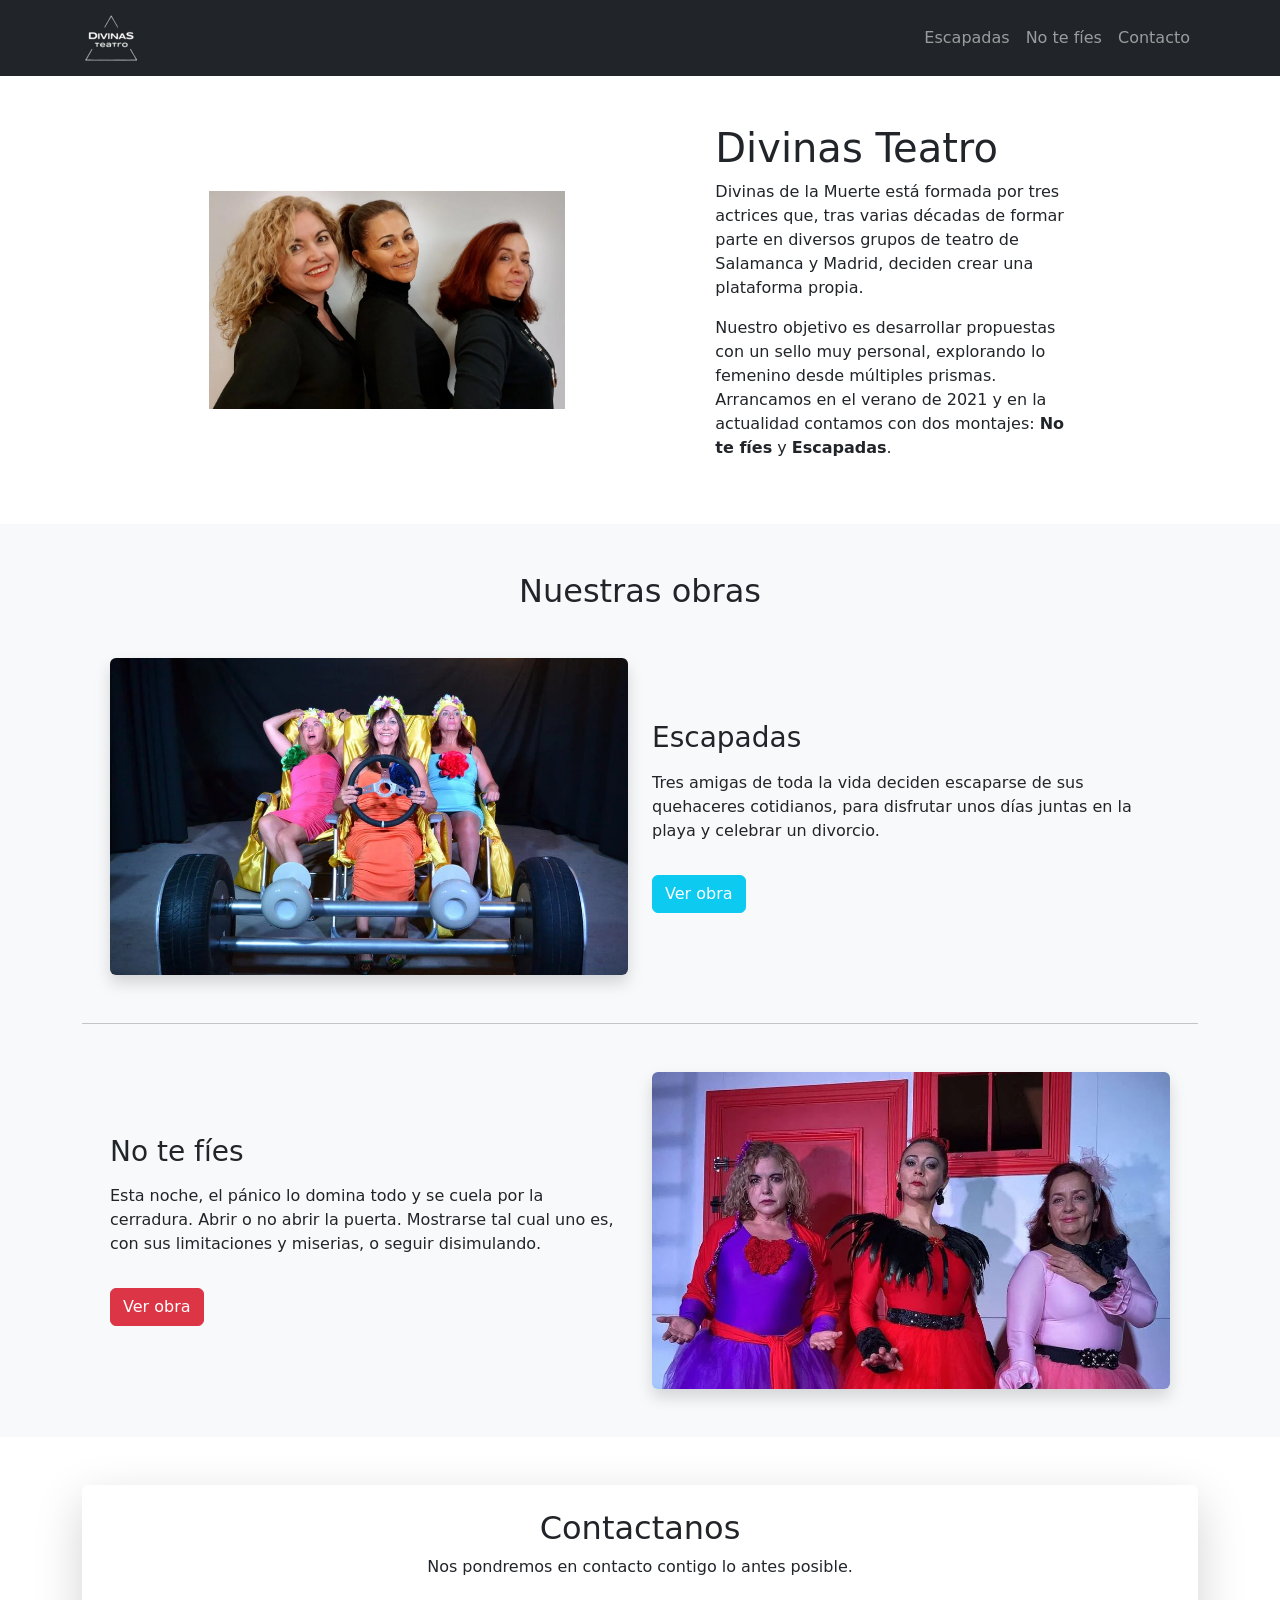
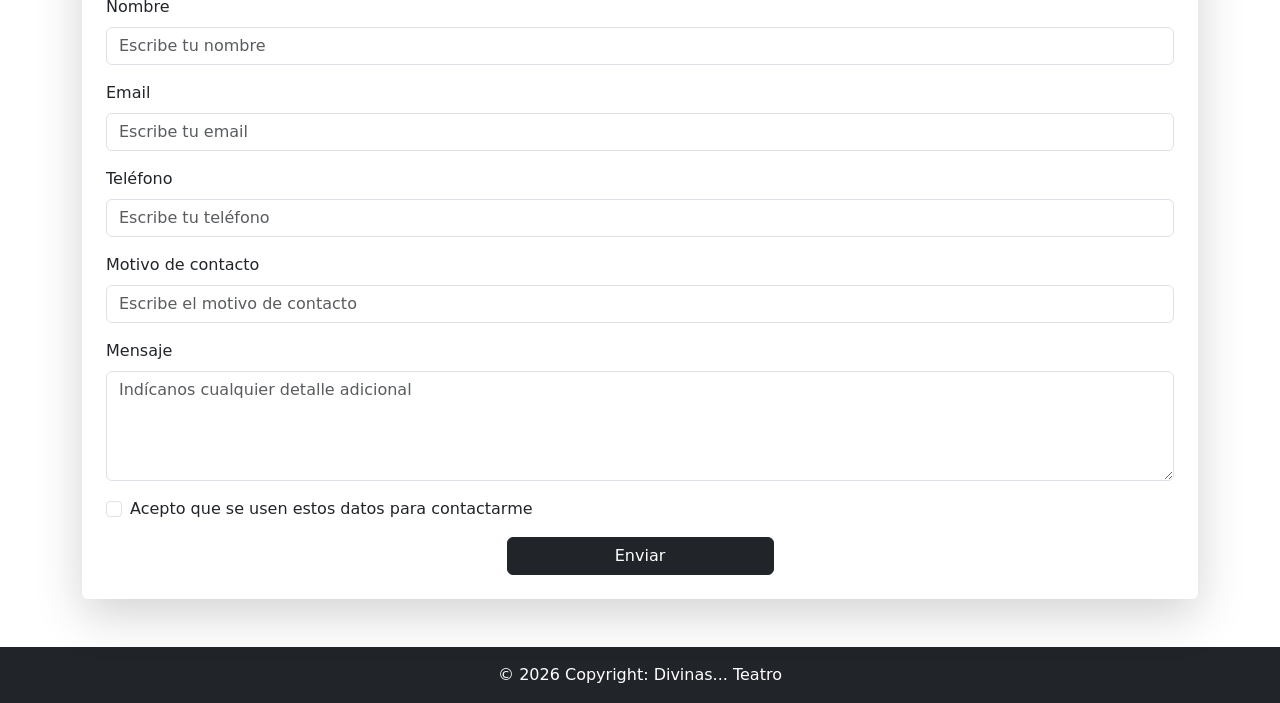
==== index.html @ 03b9dc18 "Init web" ====
<!DOCTYPE html>
<html lang="es">

<head>
    <meta charset="UTF-8">
    <meta name="viewport" content="width=device-width, initial-scale=1.0">

    <title>Divinas Teatro | Compañía de teatro</title>

    <!-- Meta descripción para SEO -->
    <meta name="description"
        content="Divinas Teatro, compañía formada por actrices con trayectoria en Salamanca y Madrid. Descubre sus obras teatrales 'Escapadas' y 'No te fíes'.">

    <!-- Palabras clave -->
    <meta name="keywords"
        content="Divinas Teatro, teatro Salamanca, compañía de teatro, Escapadas obra teatro, No te fíes obra teatro, teatro contemporáneo">

    <!-- Canonical URL -->
    <link rel="canonical" href="https://www.divinasteatro.es/">

    <!-- Autor -->
    <meta name="author" content="Divinas Teatro">

    <!-- Open Graph / Redes sociales -->
    <meta property="og:title" content="Divinas Teatro | Compañía de teatro">
    <meta property="og:description"
        content="Divinas Teatro presenta sus montajes teatrales 'Escapadas' y 'No te fíes'. Conoce la compañía y sus próximas actuaciones.">
    <meta property="og:type" content="website">
    <meta property="og:url" content="https://www.divinasteatro.es/">
    <meta property="og:image" content="https://www.divinasteatro.es/assets/img/actrices-divinas.webp">

    <!-- CSS -->
    <link rel="stylesheet" href="assets/bootstrap/css/bootstrap.min.css">
    <link rel="stylesheet" href="assets/css/styles.css" media="print" onload="this.media='all'">
    <link rel="stylesheet" href="https://cdn.jsdelivr.net/npm/swiper@10/swiper-bundle.min.css" media="print"
        onload="this.media='all'">

    <!-- Scripts -->
    <script src="assets/bootstrap/js/bootstrap.bundle.min.js" defer></script>
    <script src="assets/js/main.js" defer></script>
    <script src="https://cdn.jsdelivr.net/npm/swiper@10/swiper-bundle.min.js" defer></script>
</head>


<body>

    <header>
        <nav class="navbar navbar-expand-md navbar-dark bg-dark navbar-divinas">
            <div class="container">

                <a class="navbar-brand" href="/">
                    <img src="assets/img/icons/icono.webp" alt="Logo Divinas Teatro" width="59" height="50">
                </a>

                <div class="collapse navbar-collapse justify-content-end" id="navbarDivinas">
                    <ul class="navbar-nav">


                        <li class="nav-item">
                            <a class="nav-link" href="/escapadas">Escapadas</a>
                        </li>

                        <li class="nav-item">
                            <a class="nav-link" href="/notefies">No te fíes</a>
                        </li>

                        <li class="nav-item">
                            <a class="nav-link" href="#contacto">Contacto</a>
                        </li>

                    </ul>
                </div>

            </div>
        </nav>
    </header>


    <main>

        <section id="divinas-teatro" class="py-5">
            <div class="container">
                <div class="row align-items-center justify-content-evenly">

                    <div class="col-md-6 col-xl-4 text-center">
                        <img src="assets/img/actrices-divinas.webp" alt="Actrices de la compañía Divinas Teatro"
                            class="img-fluid banner-image">
                    </div>

                    <div class="col-md-6 col-xl-4 text-container">
                        <h1>Divinas Teatro</h1>

                        <p>
                            Divinas de la Muerte está formada por tres actrices que, tras varias
                            décadas de formar parte en diversos grupos de teatro de Salamanca y
                            Madrid, deciden crear una plataforma propia.
                        </p>

                        <p>
                            Nuestro objetivo es desarrollar propuestas con un sello muy personal,
                            explorando lo femenino desde múltiples prismas. Arrancamos en el
                            verano de 2021 y en la actualidad contamos con dos montajes:
                            <strong>No te fíes</strong> y <strong>Escapadas</strong>.
                        </p>

                    </div>

                </div>
            </div>
        </section>

        <section id="obras" class="py-5 bg-light">
            <div class="container text-container">

                <h2 class="text-center mb-5 title">Nuestras obras</h2>

                <div class="row mb-5 mx-3 align-items-center">

                    <div class="col-md-6 mb-4 mb-md-0">
                        <img src="assets/img/banner-escapadas.webp" alt="Obra de teatro Escapadas"
                            class="img-fluid rounded shadow">
                    </div>

                    <div class="col-md-6">
                        <h3 class="mb-3 title2">Escapadas</h3>

                        <p class="description">
                            Tres amigas de toda la vida deciden escaparse de sus quehaceres
                            cotidianos, para disfrutar unos días juntas en la playa y celebrar
                            un divorcio.
                        </p>

                        <a class="btn btn-info text-white mt-3" href="/escapadas">
                            Ver obra
                        </a>
                    </div>

                </div>

                <hr class="hr hr-blurry">

                <div class="row mt-5 mx-3 align-items-center flex-md-row-reverse">

                    <div class="col-md-6 mb-4 mb-md-0">
                        <img src="assets/img/banner-notefies.webp" alt="Obra de teatro No te fíes"
                            class="img-fluid rounded shadow">
                    </div>

                    <div class="col-md-6">
                        <h3 class="mb-3 title2">No te fíes</h3>

                        <p class="description">
                            Esta noche, el pánico lo domina todo y se cuela por la cerradura.
                            Abrir o no abrir la puerta. Mostrarse tal cual uno es, con sus
                            limitaciones y miserias, o seguir disimulando.
                        </p>

                        <a class="btn btn-danger mt-3" href="/notefies">
                            Ver obra
                        </a>
                    </div>

                </div>

            </div>
        </section>

        <section id="contact-form" class="contacto py-5">
            <div class="container">
                <div class="row">
                    <div class="col-12">
                        <div class="p-4 bg-white rounded shadow-lg">

                            <h2 class="mb-2 text-center">Contactanos</h2>
                            <p class="mb-3 text-center">Nos pondremos en contacto contigo lo antes posible.</p>

                            <form id="contactForm" action="https://formsubmit.co/divinasdelamuerte7@gmail.com"
                                method="POST">

                                <!-- Correos en copia -->
                                <input type="hidden" name="_cc" value="saulmaji@gmail.com">
                                <input type="hidden" name="_subject" value="Nuevo contacto desde Divinas Teatro">
                                <input type="hidden" name="_template" value="table">
                                <input type="hidden" name="_captcha" value="false">
                                <input type="text" name="_honey" style="display:none">
                                <input type="hidden" name="_next" value="https://www.divinasteatro.es/#contact-form">

                                <!-- Nombre -->
                                <div class="mb-3">
                                    <label for="Nombre" class="form-label">Nombre</label>
                                    <input type="text" class="form-control" id="Nombre" name="Nombre"
                                        placeholder="Escribe tu nombre" required>
                                </div>

                                <!-- Email -->
                                <div class="mb-3">
                                    <label for="Email" class="form-label">Email</label>
                                    <input type="email" class="form-control" id="Email" name="Email"
                                        placeholder="Escribe tu email" required>
                                </div>

                                <!-- Teléfono -->
                                <div class="mb-3">
                                    <label for="Telefono" class="form-label">Teléfono</label>
                                    <input type="tel" class="form-control" id="Telefono" name="Teléfono"
                                        placeholder="Escribe tu teléfono" inputmode="tel" autocomplete="tel" required>
                                </div>

                                <!-- Motivo de contacto -->
                                <div class="mb-3">
                                    <label for="Motivo" class="form-label">Motivo de contacto</label>
                                    <input type="text" class="form-control" id="Motivo" name="Motivo"
                                        placeholder="Escribe el motivo de contacto" required>
                                </div>

                                <!-- Mensaje -->
                                <div class="mb-3">
                                    <label for="Mensaje" class="form-label">Mensaje</label>
                                    <textarea class="form-control" id="Mensaje" name="Mensaje" rows="4"
                                        placeholder="Indícanos cualquier detalle adicional"></textarea>
                                </div>

                                <!-- Política de privacidad -->
                                <div class="mb-3 form-check d-flex align-items-start">
                                    <input class="form-check-input me-2 mt-1" type="checkbox" id="privacyPolicy"
                                        name="privacyPolicy" value="true" required>
                                    <label class="form-check-label" for="privacyPolicy">
                                        Acepto que se usen estos datos para contactarme
                                    </label>
                                </div>

                                <!-- Botón enviar -->
                                <div class="d-grid col-md-6 col-lg-3 mx-auto">
                                    <button type="submit" class="btn btn-dark">
                                        Enviar
                                    </button>
                                </div>

                            </form>

                        </div>
                    </div>
                </div>
            </div>
        </section>
    </main>

    <footer id="footer-principal" class="text-center bg-dark text-white">
        <div class="p-3">
            <p class="mb-0">© 2026 Copyright: Divinas... Teatro</p>
        </div>
    </footer>

</body>

</html>
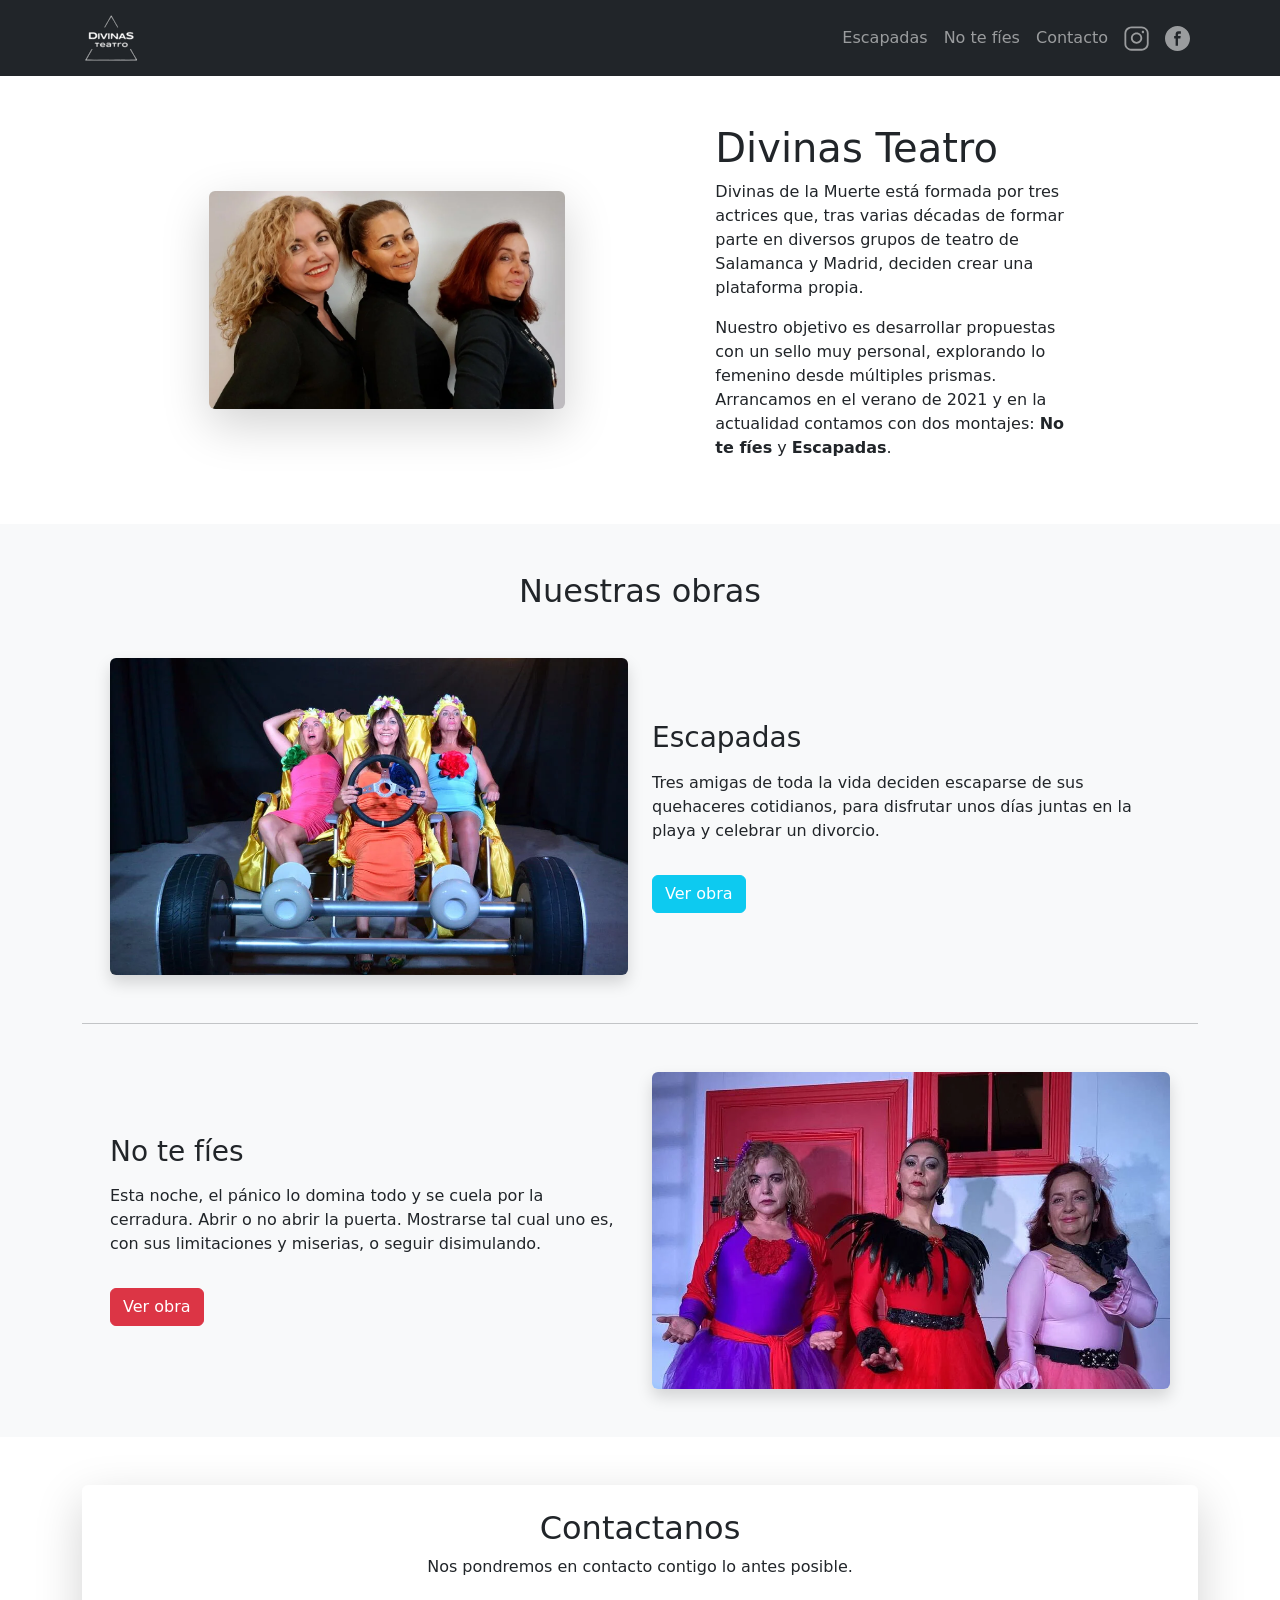
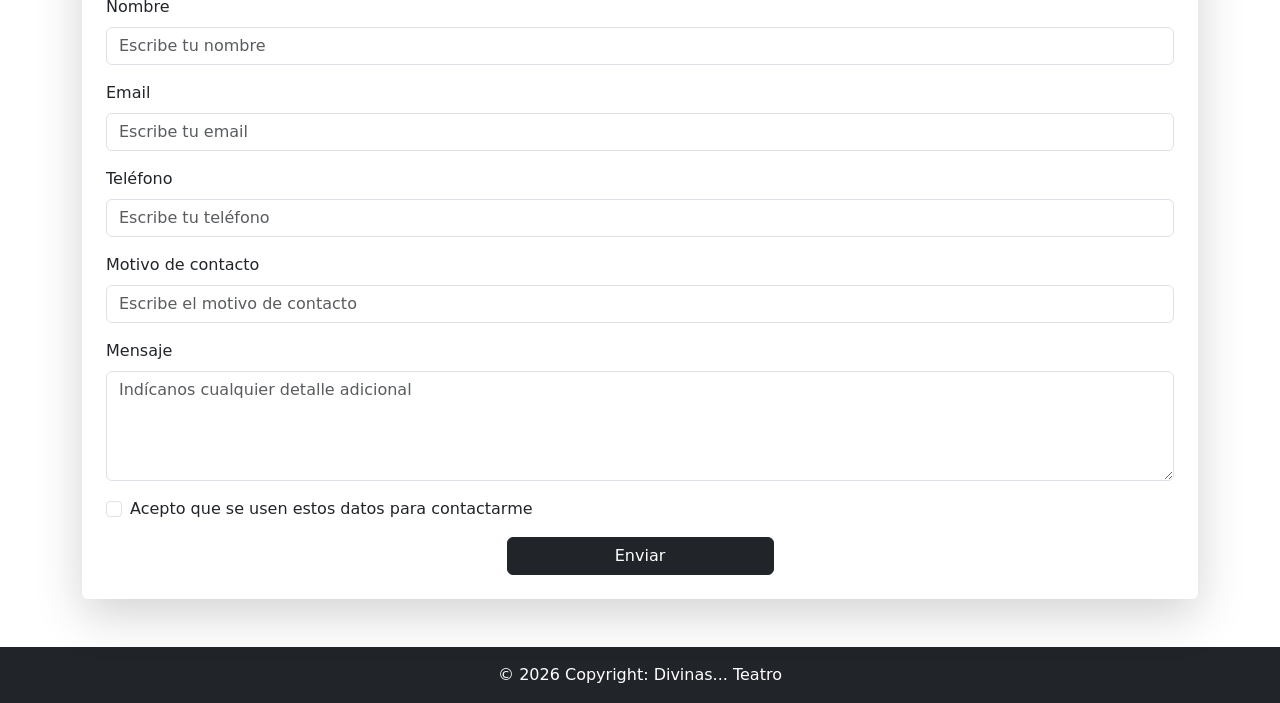
==== commit d38e01e5: "Cambios escapadas y redes sociales" ====
--- a/index.html
+++ b/index.html
@@ -20,6 +20,8 @@
 
     <!-- Autor -->
     <meta name="author" content="Divinas Teatro">
+
+    <link rel="icon" type="image/webp" href="assets/img/icons/icono.webp">
 
     <!-- Open Graph / Redes sociales -->
     <meta property="og:title" content="Divinas Teatro | Compañía de teatro">
@@ -54,8 +56,6 @@
 
                 <div class="collapse navbar-collapse justify-content-end" id="navbarDivinas">
                     <ul class="navbar-nav">
-
-
                         <li class="nav-item">
                             <a class="nav-link" href="/escapadas">Escapadas</a>
                         </li>
@@ -65,7 +65,43 @@
                         </li>
 
                         <li class="nav-item">
-                            <a class="nav-link" href="#contacto">Contacto</a>
+                            <a class="nav-link" href="#contact-form">Contacto</a>
+                        </li>
+
+                        <li class="nav-item">
+                            <a class="nav-link" href="https://www.instagram.com/divinasteatro/" target="_blank"
+                                rel="noopener">
+                                <svg xmlns="http://www.w3.org/2000/svg" xmlns:xlink="http://www.w3.org/1999/xlink"
+                                    enable-background="new 0 0 512 512" id="Layer_1" version="1.1" viewBox="0 0 512 512"
+                                    xml:space="preserve" preserveAspectRatio="xMidYMid meet"
+                                    style="width: 25px; height: 25px;">
+                                    <g fill="#ffffff8c" stroke="none">
+                                        <path
+                                            d="M505,257c0,34.8-0.7,69.7,0.2,104.5c1.5,61.6-37.2,109.2-86.5,130.4c-19.8,8.5-40.6,13-62.1,13c-67.3,0.1-134.7,1-202-0.3   c-50.7-1-92.4-22.2-122.3-64c-15.7-22-23.2-47-23.2-74.1c0-71.7,0-143.3,0-215c0-58.5,28.5-99.4,79.1-126C110.2,14,134.1,9.1,159,9   c65.3,0,130.7-0.4,196,0.2c50.7,0.4,93,19.8,124.2,60.6c17.4,22.8,25.8,49,25.8,77.8C505,184,505,220.5,505,257z M46,257   c0,36.7,0,73.3,0,110c0,16.4,3.8,31.8,12.3,45.7c22.3,36.5,56,54.3,97.8,55c67.1,1,134.3,0.4,201.5,0.2c16.5,0,32.5-3.4,47.4-10.5   c40.6-19.4,63.3-50.3,63.1-96.7c-0.4-71-0.1-142-0.1-213c0-20.1-5.7-38.5-17.6-54.7c-23-31.1-54.8-46.4-92.8-46.8   c-67-0.8-134-0.3-201-0.2c-14.3,0-28.1,2.9-41.5,7.9c-36.8,13.7-71,48.4-69.4,99.5C46.9,188,46,222.5,46,257z"
+                                            fill="#ffffff8c" stroke="none" />
+                                        <path
+                                            d="M257.6,363c-64.5,0-116.5-51.4-116.6-115.4c-0.1-63,52.3-114.6,116.4-114.6c64.3-0.1,116.5,51.4,116.6,114.9   C374,311.3,321.9,362.9,257.6,363z M257.6,326c43.9,0,79.5-35.1,79.4-78.3c-0.1-42.8-35.7-77.8-79.4-77.8   c-43.9,0-79.7,34.9-79.7,78C178,291.1,213.7,326.1,257.6,326z"
+                                            fill="#ffffff8c" stroke="none" />
+                                        <path
+                                            d="M387.5,98c13.5,0,24.5,11.5,24.5,25.6c-0.1,14.1-11.2,25.5-24.7,25.4c-13.3-0.1-24.2-11.5-24.2-25.3   C363,109.6,374,98,387.5,98z"
+                                            fill="#ffffff8c" stroke="none" />
+                                    </g>
+                                </svg> </a>
+                        </li>
+
+                        <li class="nav-item">
+                            <a class="nav-link" href="https://www.facebook.com/divinasteatro/" target="_blank"
+                                rel="noopener">
+                                <svg xmlns="http://www.w3.org/2000/svg" xmlns:xlink="http://www.w3.org/1999/xlink"
+                                    version="1.1" id="Capa_1" x="0px" y="0px" viewBox="0 0 612 612"
+                                    style="width: 25px; height: 25px;"
+                                    xml:space="preserve" preserveAspectRatio="xMidYMid meet">
+                                    <g fill="#ffffff8c" stroke="none">
+                                        <path
+                                            d="M612,306C612,137.004,474.995,0,306,0C137.004,0,0,137.004,0,306c0,168.995,137.004,306,306,306   C474.995,612,612,474.995,612,306z M223.825,306v-58.557h35.885V212.03c0-47.764,14.271-82.175,66.569-82.175h62.201v58.418   h-43.785c-21.949,0-26.929,14.577-26.929,29.849v29.32h67.487L376.046,306h-58.278v176.617H259.71V306H223.825z"
+                                            fill="#ffffff8c" stroke="none" />
+                                    </g>
+                                </svg> </a>
                         </li>
 
                     </ul>
@@ -84,7 +120,7 @@
 
                     <div class="col-md-6 col-xl-4 text-center">
                         <img src="assets/img/actrices-divinas.webp" alt="Actrices de la compañía Divinas Teatro"
-                            class="img-fluid banner-image">
+                            class="img-fluid rounded shadow-lg">
                     </div>
 
                     <div class="col-md-6 col-xl-4 text-container">
--- a/assets/css/styles.css
+++ b/assets/css/styles.css
@@ -0,0 +1,12 @@
+.nav-link svg path {
+    fill: #ffffff8c;
+    transition: fill 0.2s ease;
+}
+
+.nav-link:hover svg path {
+    fill: #ffffff;
+}
+
+.nav-link:hover svg {
+    fill: #ffffff;
+}
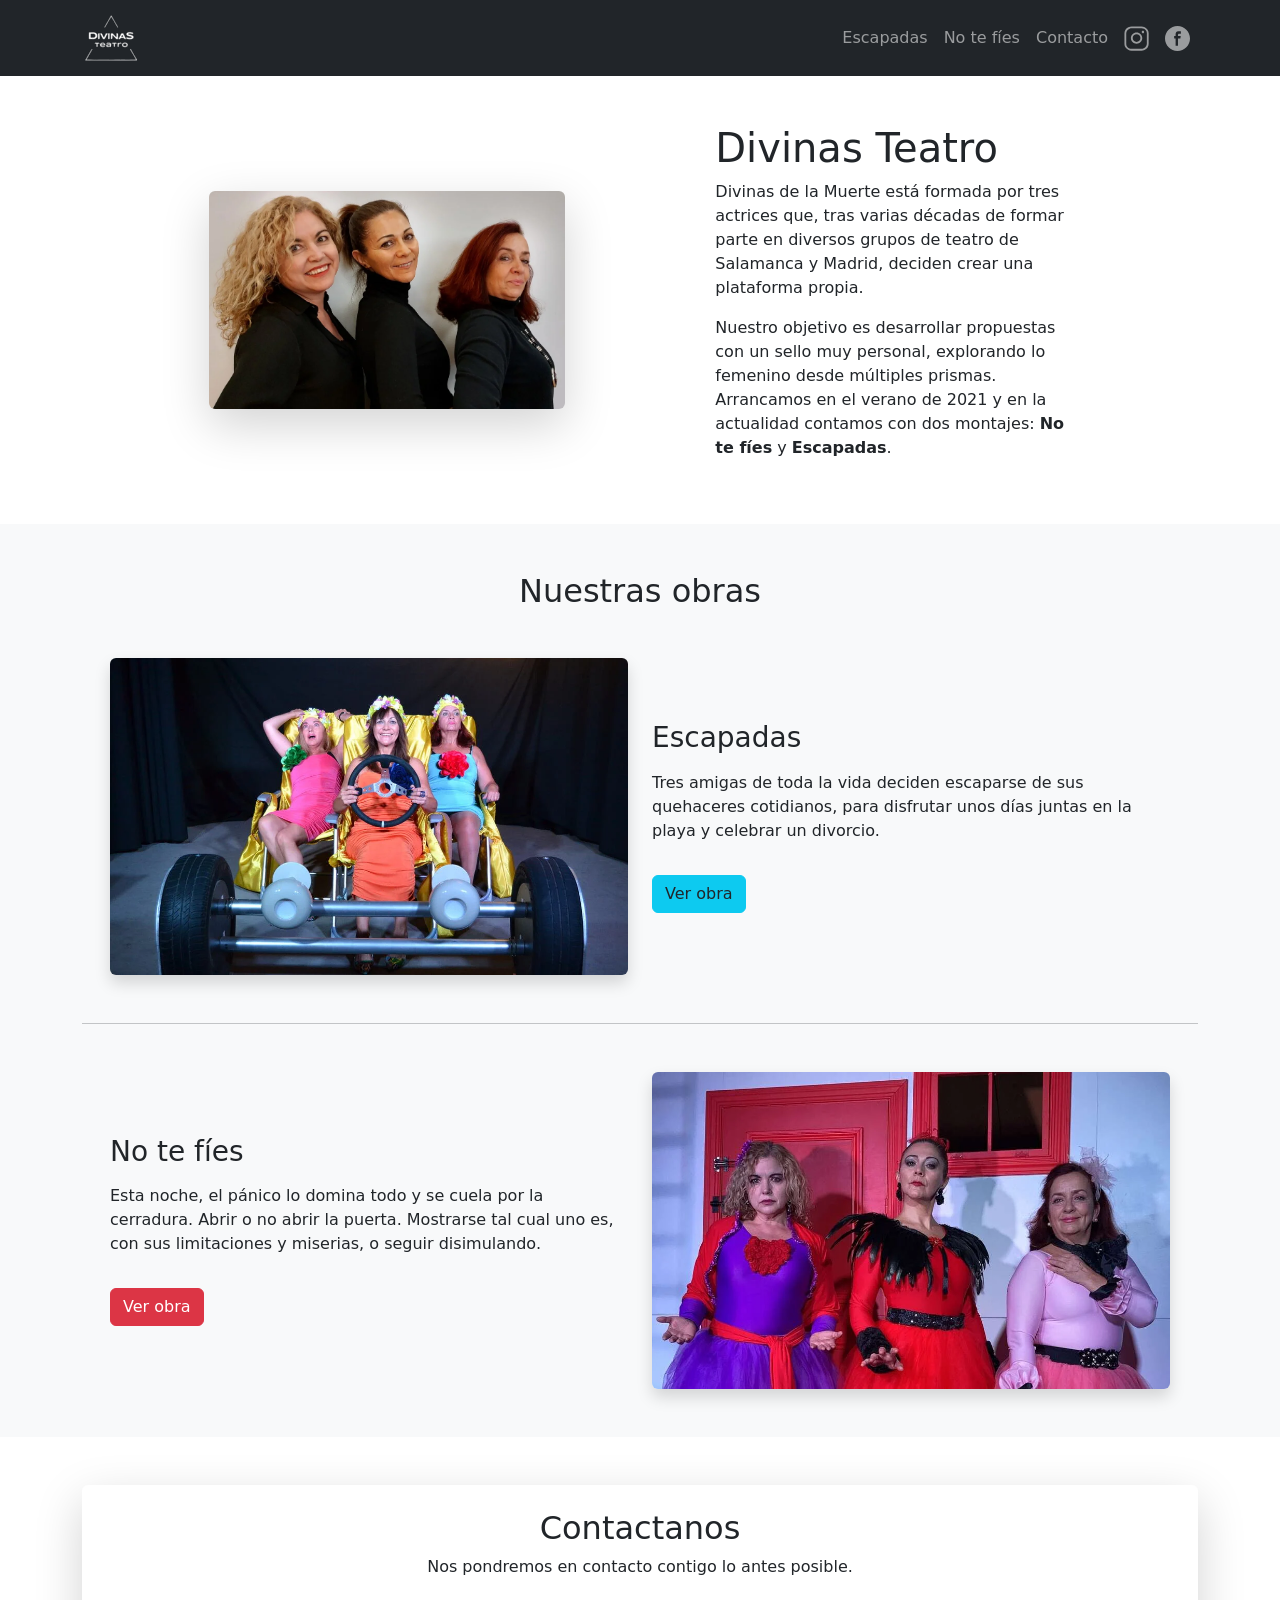
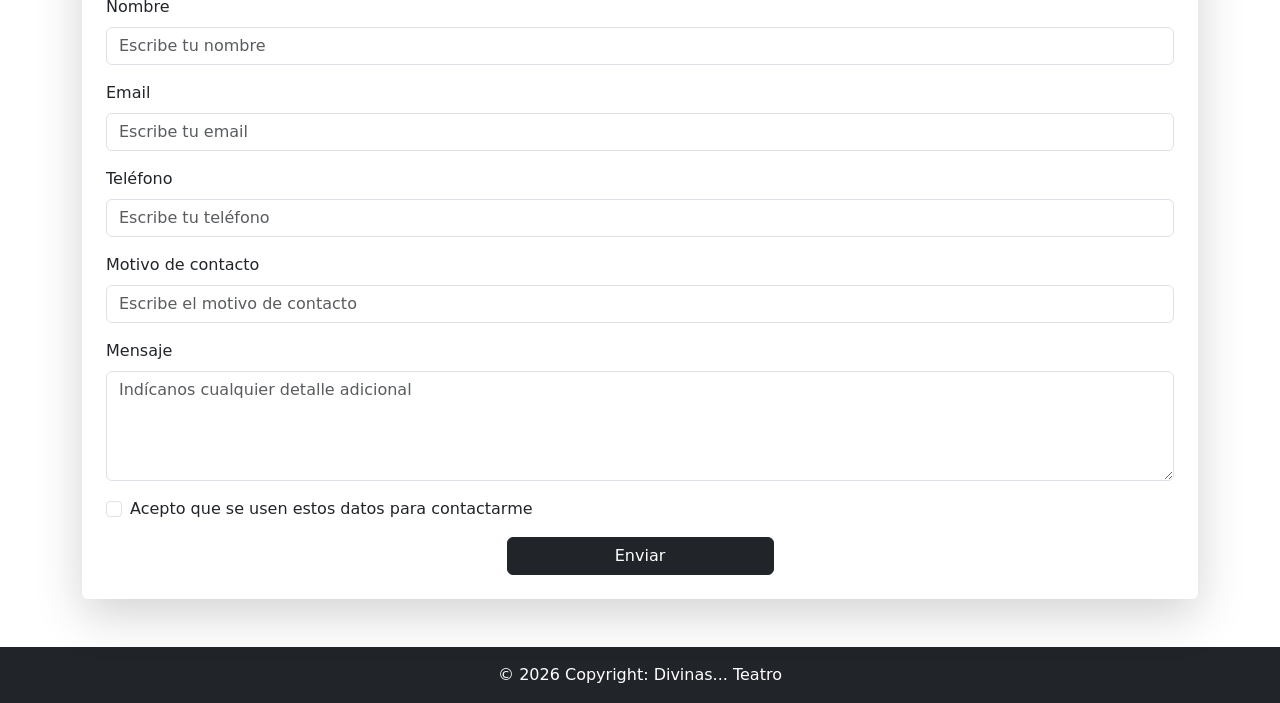
==== commit cd81d6d1: "Mejoras" ====
--- a/index.html
+++ b/index.html
@@ -70,7 +70,7 @@
 
                         <li class="nav-item">
                             <a class="nav-link" href="https://www.instagram.com/divinasteatro/" target="_blank"
-                                rel="noopener">
+                                rel="noopener" aria-label="Instagram de Divinas Teatro">
                                 <svg xmlns="http://www.w3.org/2000/svg" xmlns:xlink="http://www.w3.org/1999/xlink"
                                     enable-background="new 0 0 512 512" id="Layer_1" version="1.1" viewBox="0 0 512 512"
                                     xml:space="preserve" preserveAspectRatio="xMidYMid meet"
@@ -91,11 +91,11 @@
 
                         <li class="nav-item">
                             <a class="nav-link" href="https://www.facebook.com/divinasteatro/" target="_blank"
-                                rel="noopener">
+                                rel="noopener" aria-label="Facebook de Divinas Teatro">
                                 <svg xmlns="http://www.w3.org/2000/svg" xmlns:xlink="http://www.w3.org/1999/xlink"
                                     version="1.1" id="Capa_1" x="0px" y="0px" viewBox="0 0 612 612"
-                                    style="width: 25px; height: 25px;"
-                                    xml:space="preserve" preserveAspectRatio="xMidYMid meet">
+                                    style="width: 25px; height: 25px;" xml:space="preserve"
+                                    preserveAspectRatio="xMidYMid meet">
                                     <g fill="#ffffff8c" stroke="none">
                                         <path
                                             d="M612,306C612,137.004,474.995,0,306,0C137.004,0,0,137.004,0,306c0,168.995,137.004,306,306,306   C474.995,612,612,474.995,612,306z M223.825,306v-58.557h35.885V212.03c0-47.764,14.271-82.175,66.569-82.175h62.201v58.418   h-43.785c-21.949,0-26.929,14.577-26.929,29.849v29.32h67.487L376.046,306h-58.278v176.617H259.71V306H223.825z"
@@ -120,7 +120,7 @@
 
                     <div class="col-md-6 col-xl-4 text-center">
                         <img src="assets/img/actrices-divinas.webp" alt="Actrices de la compañía Divinas Teatro"
-                            class="img-fluid rounded shadow-lg">
+                            class="img-fluid rounded shadow-lg" loading="lazy">
                     </div>
 
                     <div class="col-md-6 col-xl-4 text-container">
@@ -154,7 +154,7 @@
 
                     <div class="col-md-6 mb-4 mb-md-0">
                         <img src="assets/img/banner-escapadas.webp" alt="Obra de teatro Escapadas"
-                            class="img-fluid rounded shadow">
+                            class="img-fluid rounded shadow" loading="lazy">
                     </div>
 
                     <div class="col-md-6">
@@ -166,7 +166,7 @@
                             un divorcio.
                         </p>
 
-                        <a class="btn btn-info text-white mt-3" href="/escapadas">
+                        <a class="btn btn-info text-dark mt-3" href="/escapadas">
                             Ver obra
                         </a>
                     </div>
@@ -179,7 +179,7 @@
 
                     <div class="col-md-6 mb-4 mb-md-0">
                         <img src="assets/img/banner-notefies.webp" alt="Obra de teatro No te fíes"
-                            class="img-fluid rounded shadow">
+                            class="img-fluid rounded shadow" loading="lazy">
                     </div>
 
                     <div class="col-md-6">
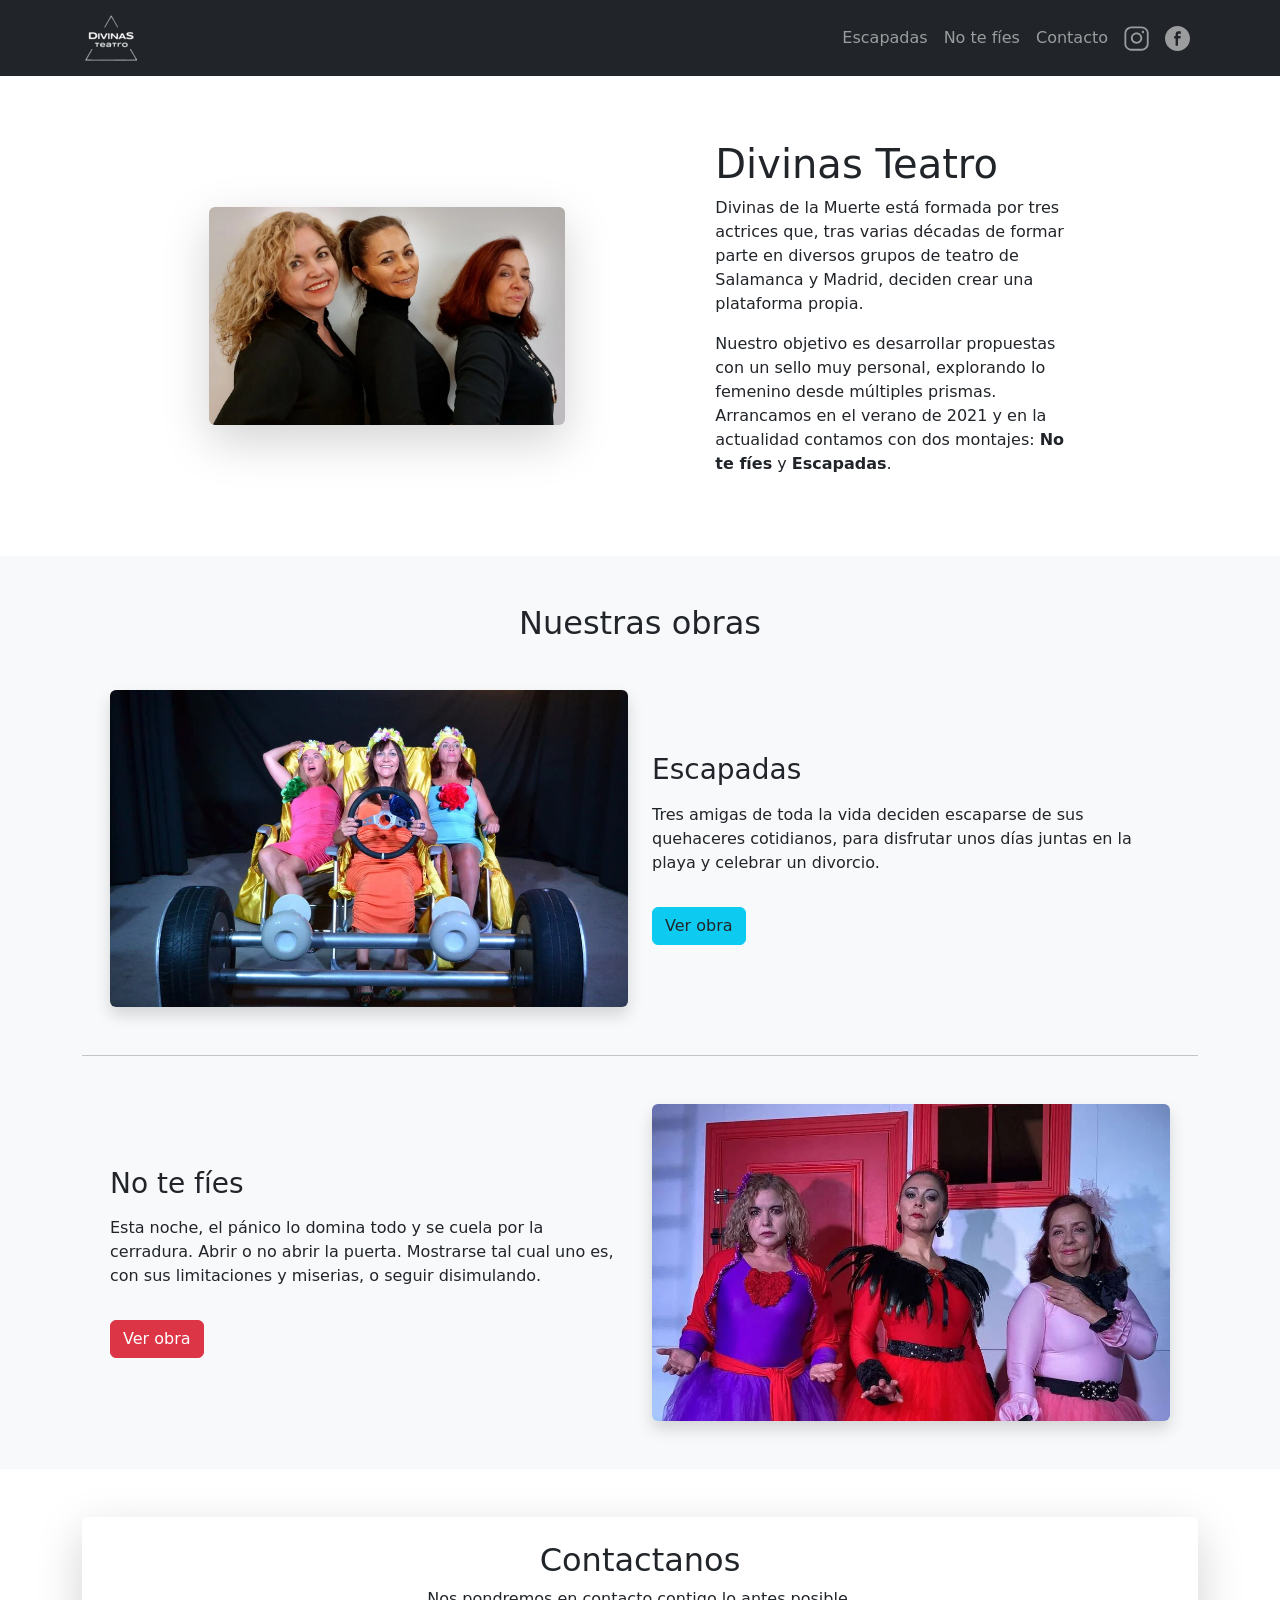
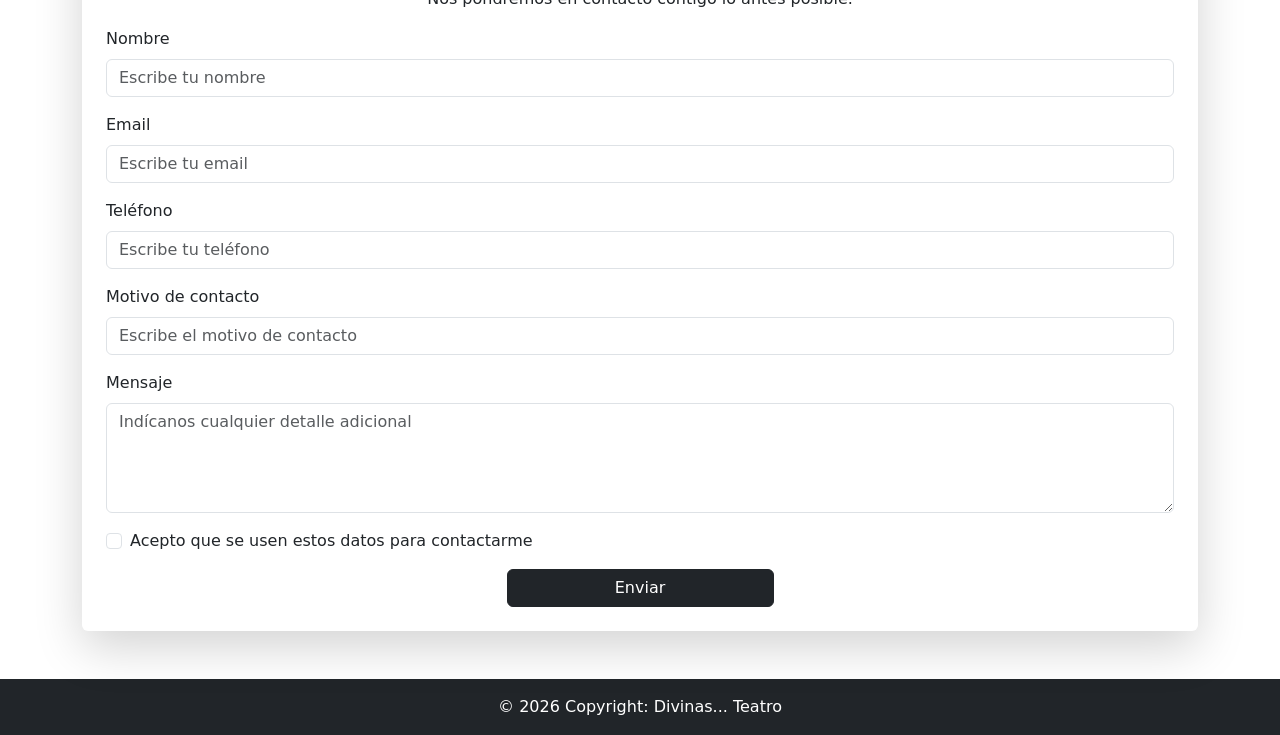
==== commit 37011b61: "Ajustes mobile" ====
--- a/index.html
+++ b/index.html
@@ -53,6 +53,11 @@
                 <a class="navbar-brand" href="/">
                     <img src="assets/img/icons/icono.webp" alt="Logo Divinas Teatro" width="59" height="50">
                 </a>
+                <button class="navbar-toggler" type="button"
+                    data-bs-toggle="collapse"
+                    data-bs-target="#navbarDivinas">
+                    <span class="navbar-toggler-icon"></span>
+                </button>
 
                 <div class="collapse navbar-collapse justify-content-end" id="navbarDivinas">
                     <ul class="navbar-nav">
@@ -123,7 +128,7 @@
                             class="img-fluid rounded shadow-lg" loading="lazy">
                     </div>
 
-                    <div class="col-md-6 col-xl-4 text-container">
+                    <div class="col-md-6 col-xl-4 text-container my-3">
                         <h1>Divinas Teatro</h1>
 
                         <p>
--- a/assets/css/styles.css
+++ b/assets/css/styles.css
@@ -9,4 +9,8 @@
 
 .nav-link:hover svg {
     fill: #ffffff;
+}
+
+.nav-link {
+    text-align: center;
 }
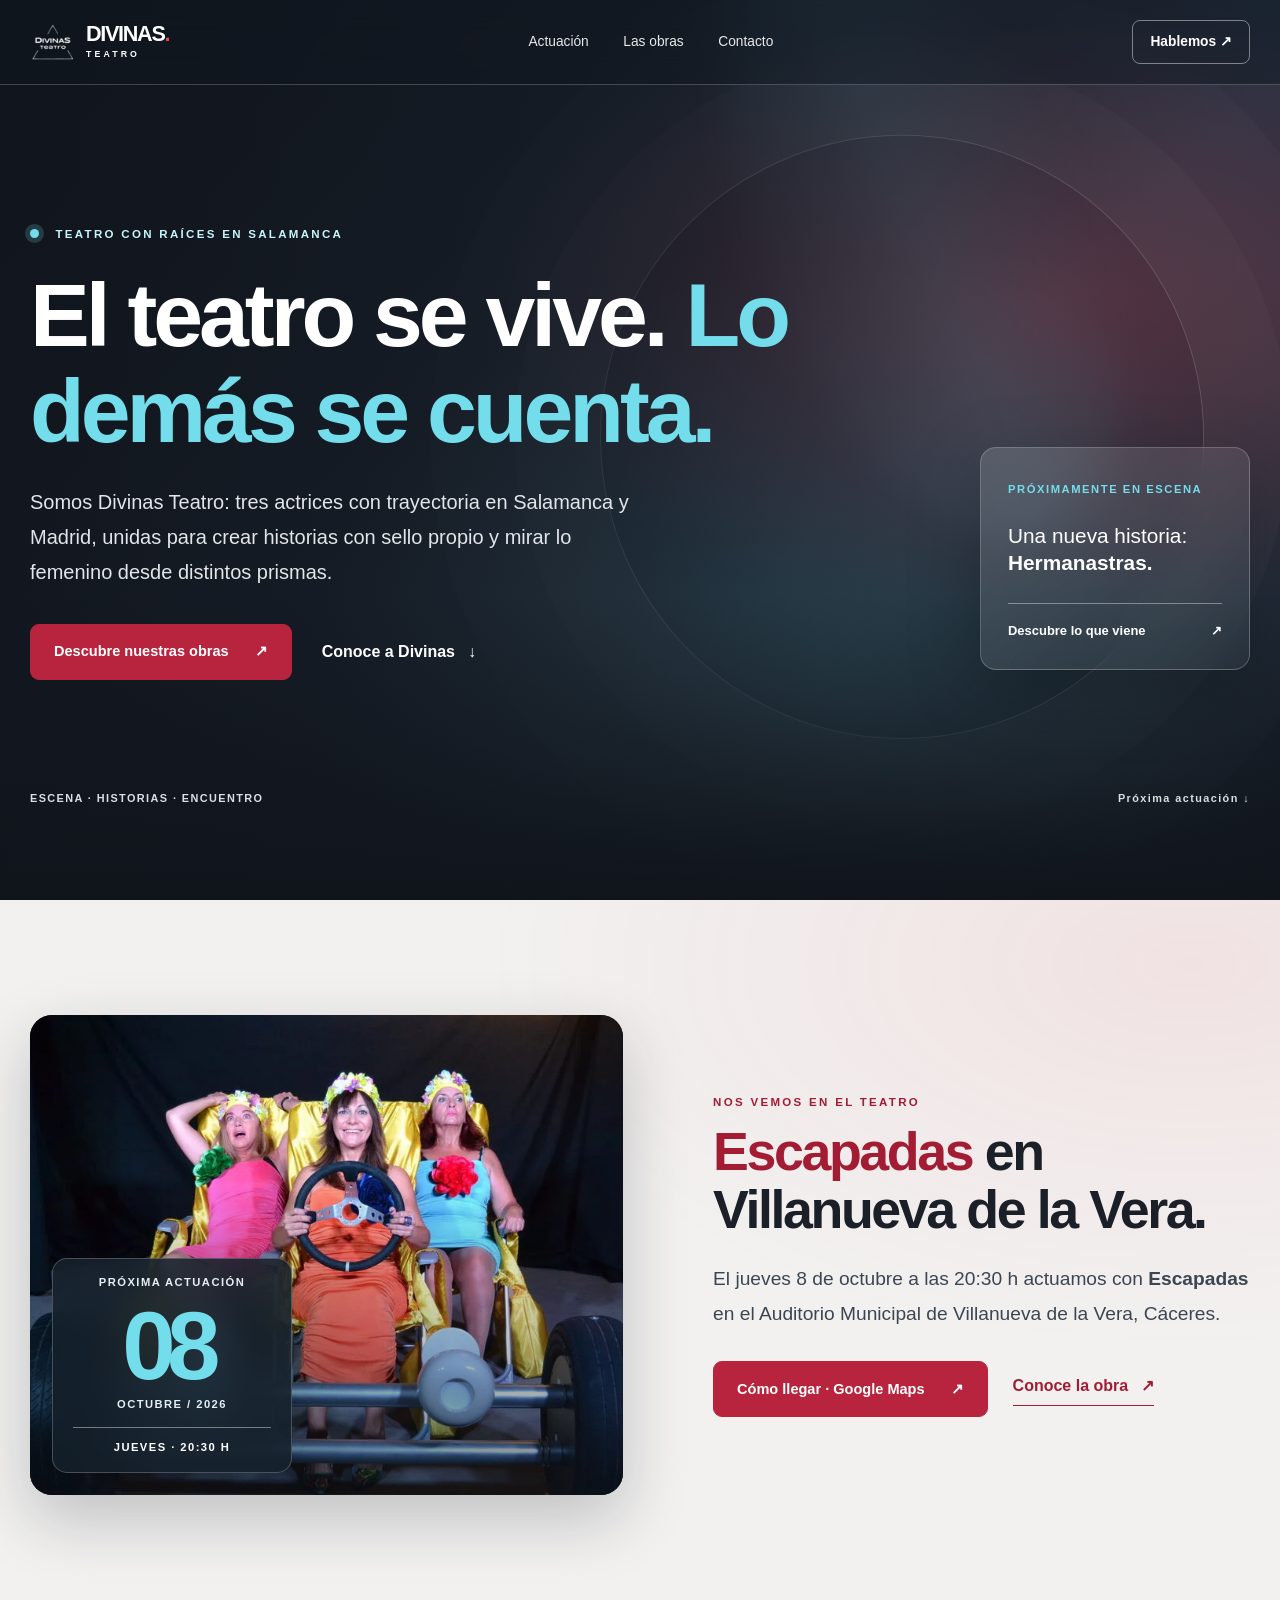
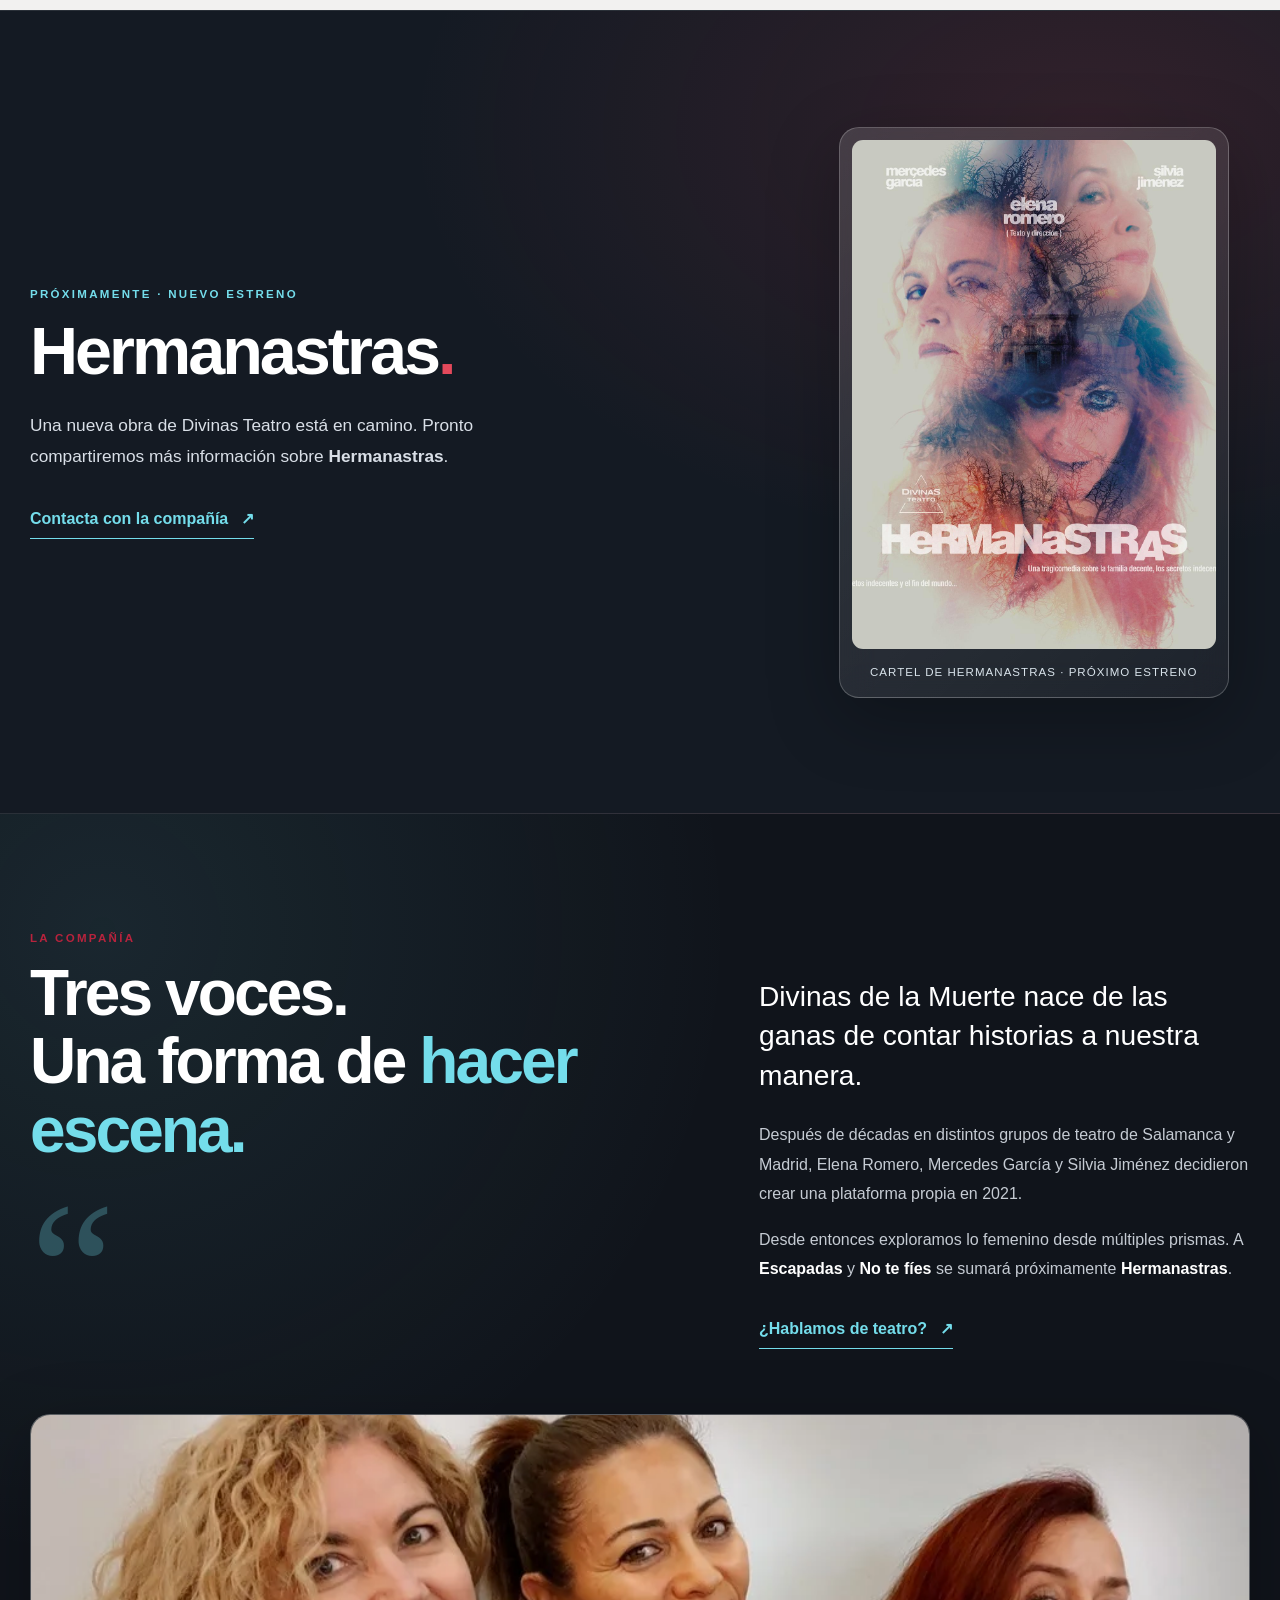
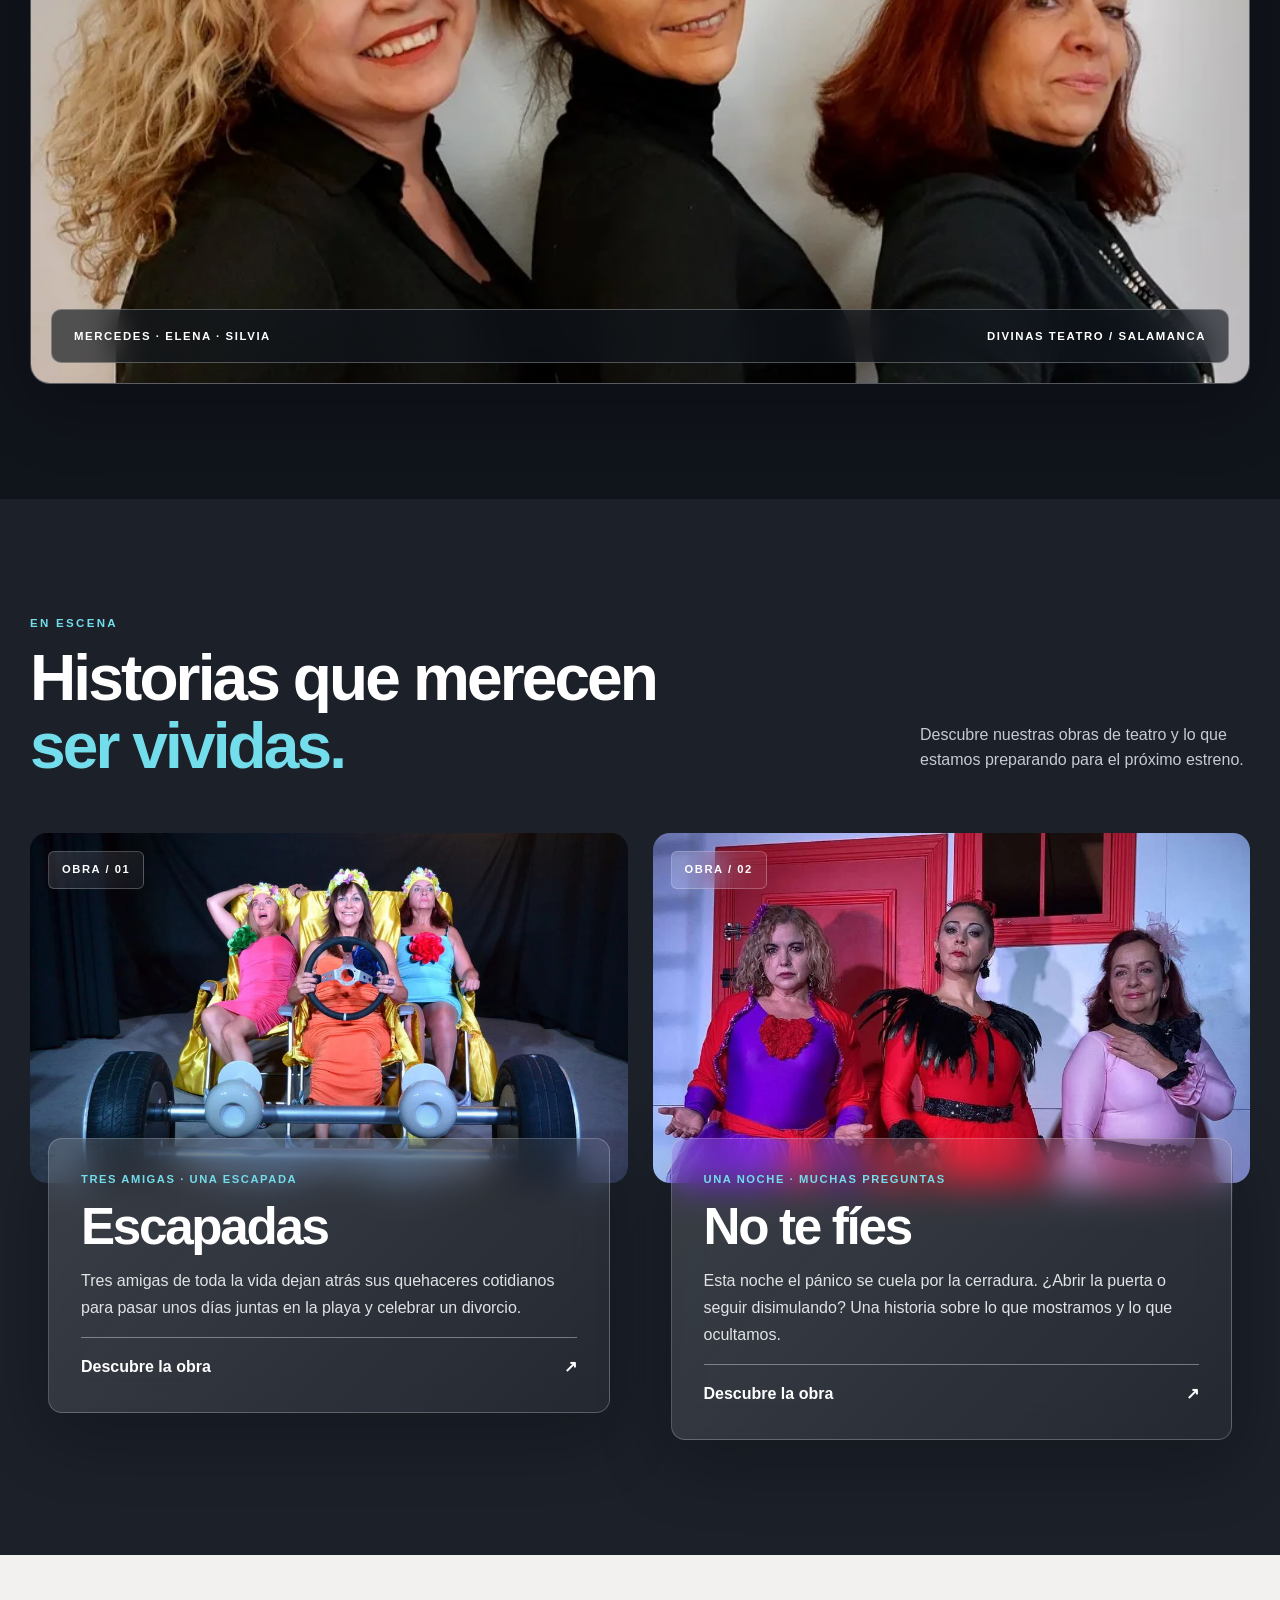
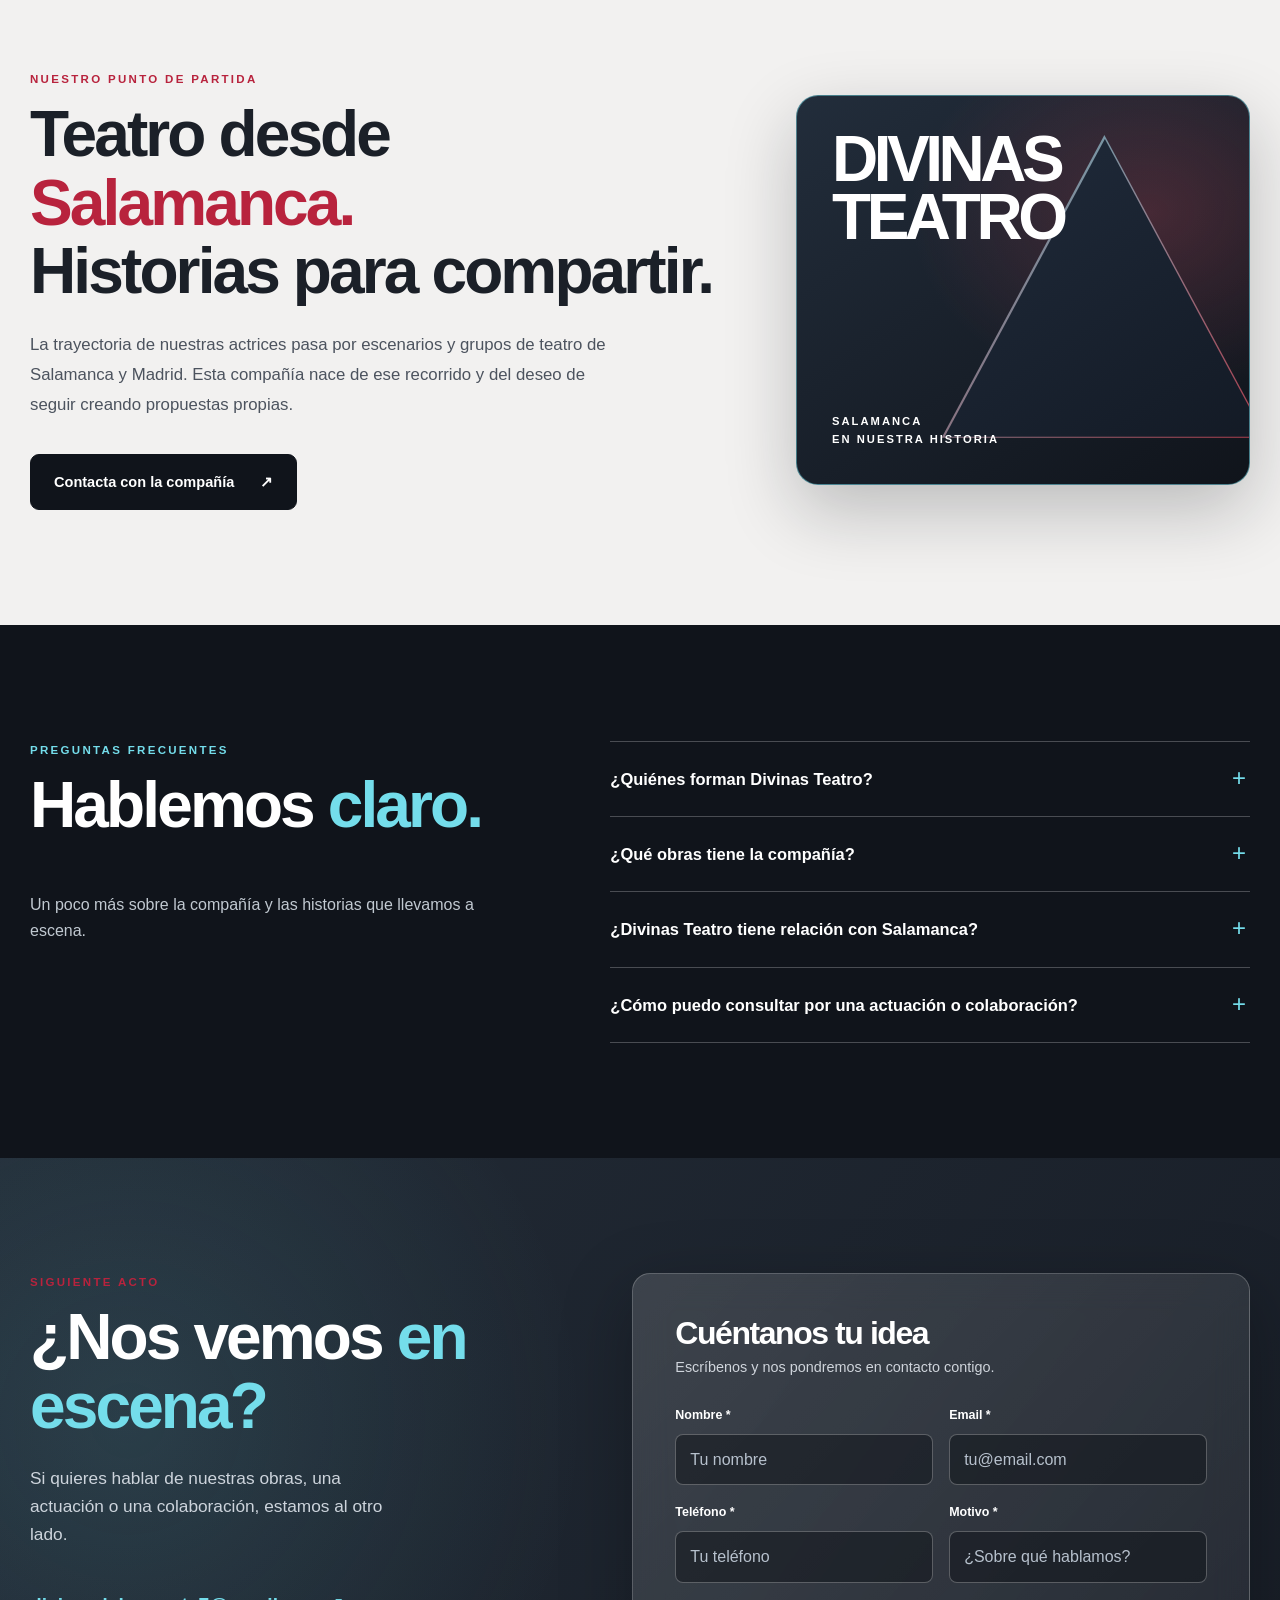
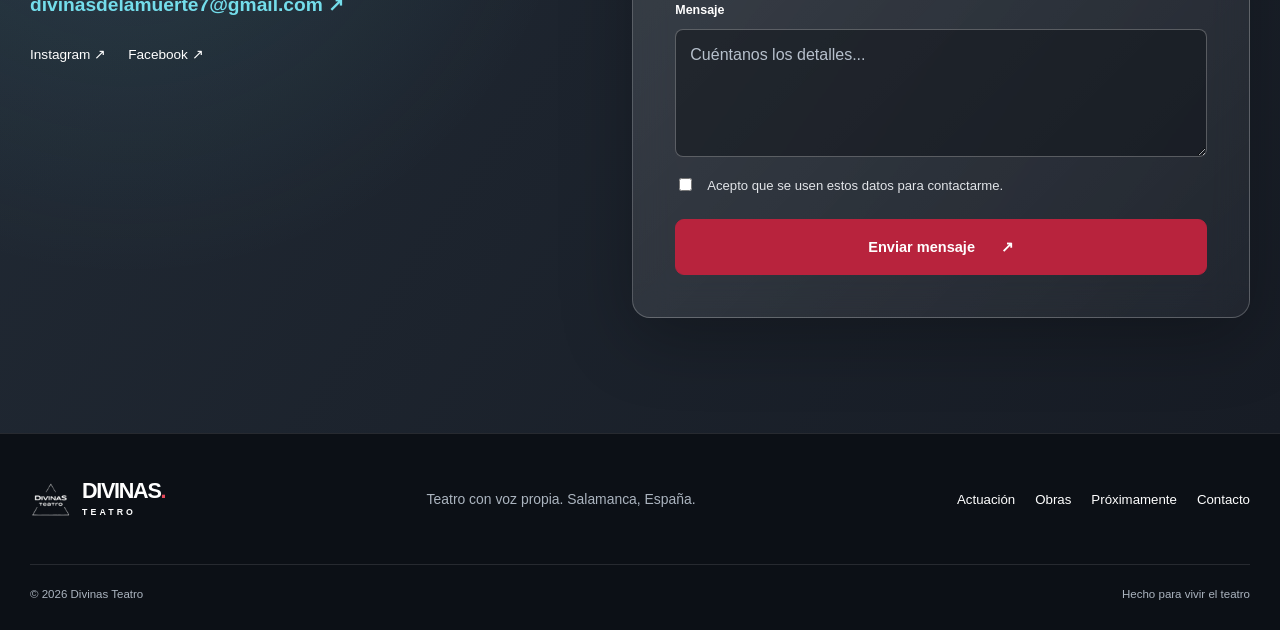
==== commit dd2a6f19: "Nueva home y hermanastras" ====
--- a/index.html
+++ b/index.html
@@ -1,297 +1,114 @@
-<!DOCTYPE html>
+<!doctype html>
 <html lang="es">
+<head>
+  <meta charset="utf-8">
+  <meta name="viewport" content="width=device-width, initial-scale=1">
+  <title>Compañía de teatro en Salamanca | Divinas Teatro</title>
+  <meta name="description" content="Divinas Teatro, compañía de teatro con raíces en Salamanca. Escapadas, No te fíes y el próximo estreno de Hermanastras. Próxima actuación: 8 de octubre en Villanueva de la Vera.">
+  <meta name="robots" content="index,follow">
+  <link rel="canonical" href="https://www.divinasteatro.es/">
+  <meta name="theme-color" content="#10141b">
+  <link rel="icon" type="image/webp" href="assets/img/icons/icono.webp">
+  <meta property="og:type" content="website">
+  <meta property="og:locale" content="es_ES">
+  <meta property="og:site_name" content="Divinas Teatro">
+  <meta property="og:title" content="Divinas Teatro | Teatro con voz propia desde Salamanca">
+  <meta property="og:description" content="Conoce a Divinas Teatro, sus obras Escapadas y No te fíes y su próximo estreno: Hermanastras.">
+  <meta property="og:url" content="https://www.divinasteatro.es/">
+  <meta property="og:image" content="https://www.divinasteatro.es/assets/img/actrices-divinas.webp">
+  <link rel="stylesheet" href="assets/css/home.css">
+  <script type="application/ld+json">
+  {
+    "@context": "https://schema.org",
+    "@type": "PerformingGroup",
+    "@id": "https://www.divinasteatro.es/#compania",
+    "name": "Divinas Teatro",
+    "alternateName": "Divinas de la Muerte",
+    "url": "https://www.divinasteatro.es/",
+    "description": "Compañía de teatro formada por tres actrices con trayectoria en grupos teatrales de Salamanca y Madrid. Entre sus obras están Escapadas y No te fíes; preparan el estreno de Hermanastras.",
+    "email": "divinasdelamuerte7@gmail.com",
+    "image": "https://www.divinasteatro.es/assets/img/actrices-divinas.webp",
+    "location": {"@type": "Place", "name": "Salamanca", "address": {"@type": "PostalAddress", "addressLocality": "Salamanca", "addressCountry": "ES"}},
+    "member": [{"@type": "Person", "name": "Elena Romero"}, {"@type": "Person", "name": "Mercedes García"}, {"@type": "Person", "name": "Silvia Jiménez"}],
+    "sameAs": ["https://www.instagram.com/divinasteatro/", "https://www.facebook.com/divinasteatro/"]
+  }
+  </script>
+  <script type="application/ld+json">
+  {
+    "@context": "https://schema.org",
+    "@type": "TheaterEvent",
+    "name": "Escapadas — Divinas Teatro en Villanueva de la Vera",
+    "description": "Representación de Escapadas por Divinas Teatro en el Auditorio Municipal de Villanueva de la Vera.",
+    "startDate": "2026-10-08T20:30:00+02:00",
+    "url": "https://www.divinasteatro.es/#actuacion",
+    "location": {
+      "@type": "Place",
+      "name": "Auditorio Municipal",
+      "address": {"@type": "PostalAddress", "addressLocality": "Villanueva de la Vera", "addressRegion": "Cáceres", "addressCountry": "ES"}
+    },
+    "performer": {"@id": "https://www.divinasteatro.es/#compania"},
+    "workPerformed": {"@type": "CreativeWork", "name": "Escapadas", "url": "https://www.divinasteatro.es/escapadas/"}
+  }
+  </script>
+</head>
+<body>
+  <a class="skip-link" href="#contenido">Saltar al contenido</a>
+  <header class="site-header">
+    <div class="container header-inner">
+      <a class="brand" href="#inicio" aria-label="Divinas Teatro, inicio"><img src="assets/img/icons/icono.webp" alt="" width="46" height="46"><span>DIVINAS<span class="brand-dot">.</span><small>TEATRO</small></span></a>
+      <nav class="nav" aria-label="Navegación principal"><a href="#actuacion">Actuación</a><a href="#obras">Las obras</a><a href="#contacto">Contacto</a></nav>
+      <a class="header-cta" href="#contacto">Hablemos <span aria-hidden="true">↗</span></a>
+    </div>
+  </header>
+  <main id="contenido">
+    <section class="hero" id="inicio" aria-labelledby="hero-title">
+      <div class="hero-backdrop" aria-hidden="true"></div>
+      <div class="hero-shade" aria-hidden="true"></div>
+      <div class="container hero-inner">
+        <div class="hero-copy">
+          <p class="eyebrow"><span class="signal" aria-hidden="true"></span> TEATRO CON RAÍCES EN SALAMANCA</p>
+          <h1 id="hero-title">El teatro se vive. <em>Lo demás se cuenta.</em></h1>
+          <p class="hero-description">Somos Divinas Teatro: tres actrices con trayectoria en Salamanca y Madrid, unidas para crear historias con sello propio y mirar lo femenino desde distintos prismas.</p>
+          <div class="hero-actions"><a class="button primary" href="#obras">Descubre nuestras obras <span aria-hidden="true">↗</span></a><a class="text-link" href="#compania">Conoce a Divinas <span aria-hidden="true">↓</span></a></div>
+        </div>
+        <div class="hero-side glass"><span class="side-index">PRÓXIMAMENTE EN ESCENA</span><p>Una nueva historia:<br><strong>Hermanastras.</strong></p><div class="side-rule"></div><a href="#proximamente">Descubre lo que viene <span aria-hidden="true">↗</span></a></div>
+      </div>
+      <div class="container hero-bottom"><span>ESCENA · HISTORIAS · ENCUENTRO</span><a href="#actuacion">Próxima actuación <span aria-hidden="true">↓</span></a></div>
+    </section>
 
-<head>
-    <meta charset="UTF-8">
-    <meta name="viewport" content="width=device-width, initial-scale=1.0">
+    <section class="performance section-pad" id="actuacion" aria-labelledby="performance-title">
+      <div class="container performance-grid">
+        <div class="performance-visual"><img src="assets/img/banner-escapadas.webp" alt="Las actrices de Escapadas en una escena de la obra" width="999" height="611" loading="lazy"><div class="performance-date glass"><span>PRÓXIMA ACTUACIÓN</span><strong>08</strong><span>OCTUBRE / 2026</span><span class="performance-day">JUEVES · 20:30 H</span></div></div>
+        <div class="performance-copy"><p class="eyebrow">NOS VEMOS EN EL TEATRO</p><h2 id="performance-title"><em>Escapadas</em> en Villanueva de la Vera.</h2><p>El jueves 8 de octubre a las 20:30 h actuamos con <strong>Escapadas</strong> en el Auditorio Municipal de Villanueva de la Vera, Cáceres.</p><div class="performance-actions"><a class="button primary" href="https://www.google.com/maps/search/?api=1&amp;query=Auditorio%20Municipal%20Villanueva%20de%20la%20Vera%20C%C3%A1ceres" target="_blank" rel="noopener noreferrer" aria-label="Buscar Auditorio Municipal de Villanueva de la Vera en Google Maps">Cómo llegar · Google Maps <span aria-hidden="true">↗</span></a><a class="inline-link" href="escapadas/">Conoce la obra <span aria-hidden="true">↗</span></a></div></div>
+      </div>
+    </section>
 
-    <title>Divinas Teatro | Compañía de teatro</title>
+    <section class="coming-soon section-pad" id="Hermanastras" aria-labelledby="coming-title"><span id="proximamente" class="anchor-alias" aria-hidden="true"></span><div class="container coming-grid"><div><p class="eyebrow">PRÓXIMAMENTE · NUEVO ESTRENO</p><h2 id="coming-title">Hermanastras<span class="coming-period">.</span></h2><p>Una nueva obra de Divinas Teatro está en camino. Pronto compartiremos más información sobre <strong>Hermanastras</strong>.</p><a class="inline-link" href="#contacto">Contacta con la compañía <span aria-hidden="true">↗</span></a></div><figure class="coming-poster glass"><img src="assets/img/cartelHermanastras.jpg" width="1143" height="1600" loading="lazy" alt="Cartel de la obra Hermanastras, de Divinas Teatro"><figcaption>Cartel de Hermanastras · Próximo estreno</figcaption></figure></div></section>
 
-    <!-- Meta descripción para SEO -->
-    <meta name="description"
-        content="Divinas Teatro, compañía formada por actrices con trayectoria en Salamanca y Madrid. Descubre sus obras teatrales 'Escapadas' y 'No te fíes'.">
+    <section class="intro section-pad" id="compania" aria-labelledby="intro-title">
+      <div class="container intro-grid">
+        <div class="intro-heading"><p class="eyebrow accent">LA COMPAÑÍA</p><h2 id="intro-title">Tres voces.<br>Una forma de <em>hacer escena.</em></h2><div class="intro-mark" aria-hidden="true">“</div></div>
+        <div class="intro-body"><p class="lead">Divinas de la Muerte nace de las ganas de contar historias a nuestra manera.</p><p>Después de décadas en distintos grupos de teatro de Salamanca y Madrid, Elena Romero, Mercedes García y Silvia Jiménez decidieron crear una plataforma propia en 2021.</p><p>Desde entonces exploramos lo femenino desde múltiples prismas. A <strong>Escapadas</strong> y <strong>No te fíes</strong> se sumará próximamente <strong>Hermanastras</strong>.</p><a class="inline-link" href="#contacto">¿Hablamos de teatro? <span aria-hidden="true">↗</span></a></div>
+      </div>
+      <div class="container portrait-wrap"><div class="portrait-card glass"><img src="assets/img/actrices-divinas.webp" alt="Las tres actrices de Divinas Teatro" width="999" height="611" loading="lazy"><div class="portrait-caption"><span>MERCEDES · ELENA · SILVIA</span><span>DIVINAS TEATRO / SALAMANCA</span></div></div></div>
+    </section>
 
-    <!-- Palabras clave -->
-    <meta name="keywords"
-        content="Divinas Teatro, teatro Salamanca, compañía de teatro, Escapadas obra teatro, No te fíes obra teatro, teatro contemporáneo">
+    <section class="shows section-pad" id="obras" aria-labelledby="shows-title"><div class="container">
+      <div class="section-heading"><div><p class="eyebrow">EN ESCENA</p><h2 id="shows-title">Historias que merecen <em>ser vividas.</em></h2></div><p>Descubre nuestras obras de teatro y lo que estamos preparando para el próximo estreno.</p></div>
+      <div class="shows-grid">
+        <article class="show-card"><div class="show-image"><img src="assets/img/banner-escapadas.webp" alt="Las protagonistas de Escapadas sobre el escenario" width="999" height="611" loading="lazy"><span class="show-count glass">OBRA / 01</span></div><div class="show-info glass"><p class="show-type">TRES AMIGAS · UNA ESCAPADA</p><h3>Escapadas</h3><p>Tres amigas de toda la vida dejan atrás sus quehaceres cotidianos para pasar unos días juntas en la playa y celebrar un divorcio.</p><a href="escapadas/" aria-label="Conocer la obra Escapadas">Descubre la obra <span aria-hidden="true">↗</span></a></div></article>
+        <article class="show-card"><div class="show-image"><img src="assets/img/banner-notefies.webp" alt="Las tres protagonistas de No te fíes en escena" width="999" height="611" loading="lazy"><span class="show-count glass">OBRA / 02</span></div><div class="show-info glass"><p class="show-type">UNA NOCHE · MUCHAS PREGUNTAS</p><h3>No te fíes</h3><p>Esta noche el pánico se cuela por la cerradura. ¿Abrir la puerta o seguir disimulando? Una historia sobre lo que mostramos y lo que ocultamos.</p><a href="notefies/" aria-label="Conocer la obra No te fíes">Descubre la obra <span aria-hidden="true">↗</span></a></div></article>
+      </div>
+    </div></section>
 
-    <!-- Canonical URL -->
-    <link rel="canonical" href="https://www.divinasteatro.es/">
+    <section class="local section-pad" aria-labelledby="local-title"><div class="container local-grid"><div><p class="eyebrow accent">NUESTRO PUNTO DE PARTIDA</p><h2 id="local-title">Teatro desde <em>Salamanca.</em><br>Historias para compartir.</h2><p>La trayectoria de nuestras actrices pasa por escenarios y grupos de teatro de Salamanca y Madrid. Esta compañía nace de ese recorrido y del deseo de seguir creando propuestas propias.</p><a class="button dark-button" href="#contacto">Contacta con la compañía <span aria-hidden="true">↗</span></a></div><div class="local-art glass"><span class="local-top">DIVINAS<br>TEATRO</span><span class="local-bottom">SALAMANCA<br>EN NUESTRA HISTORIA</span></div></div></section>
 
-    <!-- Autor -->
-    <meta name="author" content="Divinas Teatro">
+    <section class="faq section-pad" id="preguntas" aria-labelledby="faq-title"><div class="container faq-grid"><div><p class="eyebrow">PREGUNTAS FRECUENTES</p><h2 id="faq-title">Hablemos <em>claro.</em></h2><p>Un poco más sobre la compañía y las historias que llevamos a escena.</p></div><div class="faq-list"><details><summary>¿Quiénes forman Divinas Teatro?</summary><p>Elena Romero, Mercedes García y Silvia Jiménez: tres actrices con trayectoria en grupos teatrales de Salamanca y Madrid.</p></details><details><summary>¿Qué obras tiene la compañía?</summary><p>Conoce <a href="escapadas/">Escapadas</a> y <a href="notefies/">No te fíes</a> en sus páginas. Además, preparamos el estreno de <a href="#proximamente">Hermanastras</a>; compartiremos los detalles cuando estén disponibles.</p></details><details><summary>¿Divinas Teatro tiene relación con Salamanca?</summary><p>Sí. Salamanca forma parte de la trayectoria de nuestras actrices. La compañía también recoge experiencias teatrales en Madrid.</p></details><details><summary>¿Cómo puedo consultar por una actuación o colaboración?</summary><p>Escríbenos a través del formulario o por correo electrónico. Te responderemos directamente para hablar de tu propuesta.</p></details></div></div></section>
 
-    <link rel="icon" type="image/webp" href="assets/img/icons/icono.webp">
-
-    <!-- Open Graph / Redes sociales -->
-    <meta property="og:title" content="Divinas Teatro | Compañía de teatro">
-    <meta property="og:description"
-        content="Divinas Teatro presenta sus montajes teatrales 'Escapadas' y 'No te fíes'. Conoce la compañía y sus próximas actuaciones.">
-    <meta property="og:type" content="website">
-    <meta property="og:url" content="https://www.divinasteatro.es/">
-    <meta property="og:image" content="https://www.divinasteatro.es/assets/img/actrices-divinas.webp">
-
-    <!-- CSS -->
-    <link rel="stylesheet" href="assets/bootstrap/css/bootstrap.min.css">
-    <link rel="stylesheet" href="assets/css/styles.css" media="print" onload="this.media='all'">
-    <link rel="stylesheet" href="https://cdn.jsdelivr.net/npm/swiper@10/swiper-bundle.min.css" media="print"
-        onload="this.media='all'">
-
-    <!-- Scripts -->
-    <script src="assets/bootstrap/js/bootstrap.bundle.min.js" defer></script>
-    <script src="assets/js/main.js" defer></script>
-    <script src="https://cdn.jsdelivr.net/npm/swiper@10/swiper-bundle.min.js" defer></script>
-</head>
-
-
-<body>
-
-    <header>
-        <nav class="navbar navbar-expand-md navbar-dark bg-dark navbar-divinas">
-            <div class="container">
-
-                <a class="navbar-brand" href="/">
-                    <img src="assets/img/icons/icono.webp" alt="Logo Divinas Teatro" width="59" height="50">
-                </a>
-                <button class="navbar-toggler" type="button"
-                    data-bs-toggle="collapse"
-                    data-bs-target="#navbarDivinas">
-                    <span class="navbar-toggler-icon"></span>
-                </button>
-
-                <div class="collapse navbar-collapse justify-content-end" id="navbarDivinas">
-                    <ul class="navbar-nav">
-                        <li class="nav-item">
-                            <a class="nav-link" href="/escapadas">Escapadas</a>
-                        </li>
-
-                        <li class="nav-item">
-                            <a class="nav-link" href="/notefies">No te fíes</a>
-                        </li>
-
-                        <li class="nav-item">
-                            <a class="nav-link" href="#contact-form">Contacto</a>
-                        </li>
-
-                        <li class="nav-item">
-                            <a class="nav-link" href="https://www.instagram.com/divinasteatro/" target="_blank"
-                                rel="noopener" aria-label="Instagram de Divinas Teatro">
-                                <svg xmlns="http://www.w3.org/2000/svg" xmlns:xlink="http://www.w3.org/1999/xlink"
-                                    enable-background="new 0 0 512 512" id="Layer_1" version="1.1" viewBox="0 0 512 512"
-                                    xml:space="preserve" preserveAspectRatio="xMidYMid meet"
-                                    style="width: 25px; height: 25px;">
-                                    <g fill="#ffffff8c" stroke="none">
-                                        <path
-                                            d="M505,257c0,34.8-0.7,69.7,0.2,104.5c1.5,61.6-37.2,109.2-86.5,130.4c-19.8,8.5-40.6,13-62.1,13c-67.3,0.1-134.7,1-202-0.3   c-50.7-1-92.4-22.2-122.3-64c-15.7-22-23.2-47-23.2-74.1c0-71.7,0-143.3,0-215c0-58.5,28.5-99.4,79.1-126C110.2,14,134.1,9.1,159,9   c65.3,0,130.7-0.4,196,0.2c50.7,0.4,93,19.8,124.2,60.6c17.4,22.8,25.8,49,25.8,77.8C505,184,505,220.5,505,257z M46,257   c0,36.7,0,73.3,0,110c0,16.4,3.8,31.8,12.3,45.7c22.3,36.5,56,54.3,97.8,55c67.1,1,134.3,0.4,201.5,0.2c16.5,0,32.5-3.4,47.4-10.5   c40.6-19.4,63.3-50.3,63.1-96.7c-0.4-71-0.1-142-0.1-213c0-20.1-5.7-38.5-17.6-54.7c-23-31.1-54.8-46.4-92.8-46.8   c-67-0.8-134-0.3-201-0.2c-14.3,0-28.1,2.9-41.5,7.9c-36.8,13.7-71,48.4-69.4,99.5C46.9,188,46,222.5,46,257z"
-                                            fill="#ffffff8c" stroke="none" />
-                                        <path
-                                            d="M257.6,363c-64.5,0-116.5-51.4-116.6-115.4c-0.1-63,52.3-114.6,116.4-114.6c64.3-0.1,116.5,51.4,116.6,114.9   C374,311.3,321.9,362.9,257.6,363z M257.6,326c43.9,0,79.5-35.1,79.4-78.3c-0.1-42.8-35.7-77.8-79.4-77.8   c-43.9,0-79.7,34.9-79.7,78C178,291.1,213.7,326.1,257.6,326z"
-                                            fill="#ffffff8c" stroke="none" />
-                                        <path
-                                            d="M387.5,98c13.5,0,24.5,11.5,24.5,25.6c-0.1,14.1-11.2,25.5-24.7,25.4c-13.3-0.1-24.2-11.5-24.2-25.3   C363,109.6,374,98,387.5,98z"
-                                            fill="#ffffff8c" stroke="none" />
-                                    </g>
-                                </svg> </a>
-                        </li>
-
-                        <li class="nav-item">
-                            <a class="nav-link" href="https://www.facebook.com/divinasteatro/" target="_blank"
-                                rel="noopener" aria-label="Facebook de Divinas Teatro">
-                                <svg xmlns="http://www.w3.org/2000/svg" xmlns:xlink="http://www.w3.org/1999/xlink"
-                                    version="1.1" id="Capa_1" x="0px" y="0px" viewBox="0 0 612 612"
-                                    style="width: 25px; height: 25px;" xml:space="preserve"
-                                    preserveAspectRatio="xMidYMid meet">
-                                    <g fill="#ffffff8c" stroke="none">
-                                        <path
-                                            d="M612,306C612,137.004,474.995,0,306,0C137.004,0,0,137.004,0,306c0,168.995,137.004,306,306,306   C474.995,612,612,474.995,612,306z M223.825,306v-58.557h35.885V212.03c0-47.764,14.271-82.175,66.569-82.175h62.201v58.418   h-43.785c-21.949,0-26.929,14.577-26.929,29.849v29.32h67.487L376.046,306h-58.278v176.617H259.71V306H223.825z"
-                                            fill="#ffffff8c" stroke="none" />
-                                    </g>
-                                </svg> </a>
-                        </li>
-
-                    </ul>
-                </div>
-
-            </div>
-        </nav>
-    </header>
-
-
-    <main>
-
-        <section id="divinas-teatro" class="py-5">
-            <div class="container">
-                <div class="row align-items-center justify-content-evenly">
-
-                    <div class="col-md-6 col-xl-4 text-center">
-                        <img src="assets/img/actrices-divinas.webp" alt="Actrices de la compañía Divinas Teatro"
-                            class="img-fluid rounded shadow-lg" loading="lazy">
-                    </div>
-
-                    <div class="col-md-6 col-xl-4 text-container my-3">
-                        <h1>Divinas Teatro</h1>
-
-                        <p>
-                            Divinas de la Muerte está formada por tres actrices que, tras varias
-                            décadas de formar parte en diversos grupos de teatro de Salamanca y
-                            Madrid, deciden crear una plataforma propia.
-                        </p>
-
-                        <p>
-                            Nuestro objetivo es desarrollar propuestas con un sello muy personal,
-                            explorando lo femenino desde múltiples prismas. Arrancamos en el
-                            verano de 2021 y en la actualidad contamos con dos montajes:
-                            <strong>No te fíes</strong> y <strong>Escapadas</strong>.
-                        </p>
-
-                    </div>
-
-                </div>
-            </div>
-        </section>
-
-        <section id="obras" class="py-5 bg-light">
-            <div class="container text-container">
-
-                <h2 class="text-center mb-5 title">Nuestras obras</h2>
-
-                <div class="row mb-5 mx-3 align-items-center">
-
-                    <div class="col-md-6 mb-4 mb-md-0">
-                        <img src="assets/img/banner-escapadas.webp" alt="Obra de teatro Escapadas"
-                            class="img-fluid rounded shadow" loading="lazy">
-                    </div>
-
-                    <div class="col-md-6">
-                        <h3 class="mb-3 title2">Escapadas</h3>
-
-                        <p class="description">
-                            Tres amigas de toda la vida deciden escaparse de sus quehaceres
-                            cotidianos, para disfrutar unos días juntas en la playa y celebrar
-                            un divorcio.
-                        </p>
-
-                        <a class="btn btn-info text-dark mt-3" href="/escapadas">
-                            Ver obra
-                        </a>
-                    </div>
-
-                </div>
-
-                <hr class="hr hr-blurry">
-
-                <div class="row mt-5 mx-3 align-items-center flex-md-row-reverse">
-
-                    <div class="col-md-6 mb-4 mb-md-0">
-                        <img src="assets/img/banner-notefies.webp" alt="Obra de teatro No te fíes"
-                            class="img-fluid rounded shadow" loading="lazy">
-                    </div>
-
-                    <div class="col-md-6">
-                        <h3 class="mb-3 title2">No te fíes</h3>
-
-                        <p class="description">
-                            Esta noche, el pánico lo domina todo y se cuela por la cerradura.
-                            Abrir o no abrir la puerta. Mostrarse tal cual uno es, con sus
-                            limitaciones y miserias, o seguir disimulando.
-                        </p>
-
-                        <a class="btn btn-danger mt-3" href="/notefies">
-                            Ver obra
-                        </a>
-                    </div>
-
-                </div>
-
-            </div>
-        </section>
-
-        <section id="contact-form" class="contacto py-5">
-            <div class="container">
-                <div class="row">
-                    <div class="col-12">
-                        <div class="p-4 bg-white rounded shadow-lg">
-
-                            <h2 class="mb-2 text-center">Contactanos</h2>
-                            <p class="mb-3 text-center">Nos pondremos en contacto contigo lo antes posible.</p>
-
-                            <form id="contactForm" action="https://formsubmit.co/divinasdelamuerte7@gmail.com"
-                                method="POST">
-
-                                <!-- Correos en copia -->
-                                <input type="hidden" name="_cc" value="saulmaji@gmail.com">
-                                <input type="hidden" name="_subject" value="Nuevo contacto desde Divinas Teatro">
-                                <input type="hidden" name="_template" value="table">
-                                <input type="hidden" name="_captcha" value="false">
-                                <input type="text" name="_honey" style="display:none">
-                                <input type="hidden" name="_next" value="https://www.divinasteatro.es/#contact-form">
-
-                                <!-- Nombre -->
-                                <div class="mb-3">
-                                    <label for="Nombre" class="form-label">Nombre</label>
-                                    <input type="text" class="form-control" id="Nombre" name="Nombre"
-                                        placeholder="Escribe tu nombre" required>
-                                </div>
-
-                                <!-- Email -->
-                                <div class="mb-3">
-                                    <label for="Email" class="form-label">Email</label>
-                                    <input type="email" class="form-control" id="Email" name="Email"
-                                        placeholder="Escribe tu email" required>
-                                </div>
-
-                                <!-- Teléfono -->
-                                <div class="mb-3">
-                                    <label for="Telefono" class="form-label">Teléfono</label>
-                                    <input type="tel" class="form-control" id="Telefono" name="Teléfono"
-                                        placeholder="Escribe tu teléfono" inputmode="tel" autocomplete="tel" required>
-                                </div>
-
-                                <!-- Motivo de contacto -->
-                                <div class="mb-3">
-                                    <label for="Motivo" class="form-label">Motivo de contacto</label>
-                                    <input type="text" class="form-control" id="Motivo" name="Motivo"
-                                        placeholder="Escribe el motivo de contacto" required>
-                                </div>
-
-                                <!-- Mensaje -->
-                                <div class="mb-3">
-                                    <label for="Mensaje" class="form-label">Mensaje</label>
-                                    <textarea class="form-control" id="Mensaje" name="Mensaje" rows="4"
-                                        placeholder="Indícanos cualquier detalle adicional"></textarea>
-                                </div>
-
-                                <!-- Política de privacidad -->
-                                <div class="mb-3 form-check d-flex align-items-start">
-                                    <input class="form-check-input me-2 mt-1" type="checkbox" id="privacyPolicy"
-                                        name="privacyPolicy" value="true" required>
-                                    <label class="form-check-label" for="privacyPolicy">
-                                        Acepto que se usen estos datos para contactarme
-                                    </label>
-                                </div>
-
-                                <!-- Botón enviar -->
-                                <div class="d-grid col-md-6 col-lg-3 mx-auto">
-                                    <button type="submit" class="btn btn-dark">
-                                        Enviar
-                                    </button>
-                                </div>
-
-                            </form>
-
-                        </div>
-                    </div>
-                </div>
-            </div>
-        </section>
-    </main>
-
-    <footer id="footer-principal" class="text-center bg-dark text-white">
-        <div class="p-3">
-            <p class="mb-0">© 2026 Copyright: Divinas... Teatro</p>
-        </div>
-    </footer>
-
+    <section class="contact section-pad" id="contacto" aria-labelledby="contact-title"><div class="container contact-grid"><div><p class="eyebrow accent">SIGUIENTE ACTO</p><h2 id="contact-title">¿Nos vemos <em>en escena?</em></h2><p>Si quieres hablar de nuestras obras, una actuación o una colaboración, estamos al otro lado.</p><a class="mail-link" href="mailto:divinasdelamuerte7@gmail.com">divinasdelamuerte7@gmail.com <span aria-hidden="true">↗</span></a><div class="socials"><a href="https://www.instagram.com/divinasteatro/" target="_blank" rel="noopener noreferrer">Instagram ↗</a><a href="https://www.facebook.com/divinasteatro/" target="_blank" rel="noopener noreferrer">Facebook ↗</a></div></div>
+      <form class="contact-form glass" action="https://formsubmit.co/divinasdelamuerte7@gmail.com" method="POST"><h3>Cuéntanos tu idea</h3><p>Escríbenos y nos pondremos en contacto contigo.</p><input type="hidden" name="_cc" value="saulmaji@gmail.com"><input type="hidden" name="_subject" value="Nuevo contacto desde Divinas Teatro"><input type="hidden" name="_template" value="table"><input type="hidden" name="_captcha" value="false"><input type="hidden" name="_next" value="https://www.divinasteatro.es/#contacto"><div class="honeypot" aria-hidden="true"><label for="web">Web</label><input id="web" name="_honey" type="text" tabindex="-1" autocomplete="off"></div><div class="field-row"><div><label for="nombre">Nombre *</label><input id="nombre" name="Nombre" type="text" autocomplete="name" required placeholder="Tu nombre"></div><div><label for="email">Email *</label><input id="email" name="Email" type="email" autocomplete="email" required placeholder="tu@email.com"></div></div><div class="field-row"><div><label for="telefono">Teléfono *</label><input id="telefono" name="Teléfono" type="tel" autocomplete="tel" required placeholder="Tu teléfono"></div><div><label for="motivo">Motivo *</label><input id="motivo" name="Motivo" type="text" required placeholder="¿Sobre qué hablamos?"></div></div><label for="mensaje">Mensaje</label><textarea id="mensaje" name="Mensaje" rows="4" placeholder="Cuéntanos los detalles..."></textarea><label class="consent"><input type="checkbox" name="privacyPolicy" value="true" required><span>Acepto que se usen estos datos para contactarme.</span></label><button class="button primary" type="submit">Enviar mensaje <span aria-hidden="true">↗</span></button></form>
+    </div></section>
+  </main>
+  <footer><div class="container footer-inner"><a class="brand" href="#inicio" aria-label="Divinas Teatro, volver al inicio"><img src="assets/img/icons/icono.webp" alt="" width="42" height="42"><span>DIVINAS<span class="brand-dot">.</span><small>TEATRO</small></span></a><p>Teatro con voz propia. Salamanca, España.</p><div><a href="#actuacion">Actuación</a><a href="#obras">Obras</a><a href="#proximamente">Próximamente</a><a href="#contacto">Contacto</a></div></div><div class="container footer-bottom"><span>© 2026 Divinas Teatro</span><span>Hecho para vivir el teatro</span></div></footer>
 </body>
-
-</html>+</html>
--- a/assets/css/home.css
+++ b/assets/css/home.css
@@ -0,0 +1,53 @@
+:root{--night:#10141b;--ink:#1b2028;--cream:#f2f1f0;--muted:#aeb7c4;--cyan:#74ddeb;--red:#e4495b;--white:#fff}
+*{box-sizing:border-box}html{scroll-behavior:smooth}body{margin:0;background:var(--night);color:var(--white);font-family:Inter,"Segoe UI",Arial,sans-serif;line-height:1.6;-webkit-font-smoothing:antialiased}img{display:block;max-width:100%}a{color:inherit;text-decoration:none}button,input,textarea{font:inherit}button{cursor:pointer}h1,h2,h3,p{margin-top:0}h1,h2,h3{line-height:1.07;letter-spacing:-.045em}h1{font-size:clamp(3.35rem,7vw,7.7rem);font-weight:750}h2{font-size:clamp(2.5rem,5vw,5.1rem);font-weight:740}h3{font-size:2rem}em{font-style:normal;color:var(--cyan)}.container{width:min(1220px,calc(100% - 48px));margin-inline:auto}.section-pad{padding:clamp(78px,9vw,140px) 0}.glass{background:linear-gradient(135deg,#ffffff24,#ffffff0b);border:1px solid #ffffff38;box-shadow:0 20px 70px #0004;backdrop-filter:blur(18px);-webkit-backdrop-filter:blur(18px)}.skip-link{position:absolute;top:-100px;left:16px;background:white;color:var(--ink);padding:10px 18px;z-index:100}.skip-link:focus{top:12px}a:focus-visible,button:focus-visible,input:focus-visible,textarea:focus-visible,summary:focus-visible{outline:3px solid var(--cyan);outline-offset:4px}.eyebrow{font-size:.72rem;font-weight:800;letter-spacing:.2em;text-transform:uppercase;color:var(--cyan)}.eyebrow.accent{color:#b8233d}.button{display:inline-flex;align-items:center;justify-content:center;gap:26px;min-height:56px;padding:14px 23px;border-radius:9px;font-weight:750;font-size:.91rem;transition:transform .2s,background .2s}.button:hover{transform:translateY(-3px)}.button.primary{background:#b8233d;color:white;border:1px solid #b8233d}.button.primary:hover{background:#931c30}.button.dark-button{background:var(--night);color:#fff;border:1px solid var(--night)}.button.dark-button:hover{background:#343a48}.inline-link,.text-link{display:inline-flex;align-items:center;gap:13px;font-weight:700}.inline-link{border-bottom:1px solid currentColor;padding-bottom:6px}.inline-link:hover,.text-link:hover,.nav a:hover,.socials a:hover{color:var(--cyan)}
+.site-header{position:absolute;inset:0 0 auto;z-index:10;border-bottom:1px solid #ffffff34;background:#11172073;backdrop-filter:blur(16px);-webkit-backdrop-filter:blur(16px)}.header-inner{display:flex;align-items:center;justify-content:space-between;gap:30px;min-height:84px}.brand{display:inline-flex;gap:10px;align-items:center;font-size:1.35rem;line-height:.85;font-weight:850;letter-spacing:-.06em;white-space:nowrap}.brand>span{display:block}.brand small{display:block;font-size:.55rem;letter-spacing:.35em;margin-top:8px}.brand-dot{color:var(--red)}.brand img{object-fit:contain}.nav{display:flex;gap:clamp(15px,2.7vw,38px);font-size:.86rem;color:#e7e8ea}.nav a,.header-cta{transition:color .2s}.header-cta{border:1px solid #ffffff6e;border-radius:8px;padding:10px 17px;font-size:.86rem;font-weight:700;white-space:nowrap}.header-cta:hover{background:#ffffff20}
+.hero{position:relative;isolation:isolate;min-height:780px;min-height:100svh;display:flex;flex-direction:column;justify-content:center;overflow:hidden;background:#17202b}.hero-backdrop,.hero-shade{position:absolute;inset:0;z-index:-1}.hero-inner{display:grid;grid-template-columns:minmax(0,1fr) 270px;align-items:end;gap:60px;padding-top:160px;padding-bottom:110px}.hero-copy{max-width:770px}.hero .eyebrow{margin-bottom:25px;color:#c7f4fa}.signal{display:inline-block;width:9px;height:9px;border-radius:50%;background:var(--cyan);box-shadow:0 0 0 5px #74ddeb30;margin-right:11px}.hero h1{margin-bottom:25px}.hero-description{max-width:610px;color:#e2e5e9;font-size:clamp(1.05rem,1.6vw,1.25rem);line-height:1.75}.hero-actions{display:flex;align-items:center;gap:30px;flex-wrap:wrap;margin-top:34px}.hero-side{border-radius:16px;padding:27px;margin-bottom:10px}.side-index{font-size:.7rem;letter-spacing:.14em;color:var(--cyan);font-weight:800}.hero-side p{font-size:1.3rem;line-height:1.3;margin:22px 0 27px}.side-rule{height:1px;background:#ffffff61}.hero-side a{display:flex;justify-content:space-between;gap:12px;padding-top:17px;font-size:.81rem;font-weight:700}.hero-side a:hover{color:var(--cyan)}.hero-bottom{display:flex;justify-content:space-between;gap:20px;padding-bottom:28px;font-size:.68rem;letter-spacing:.13em;font-weight:700;color:#d8e0e6}.hero-bottom a:hover{color:var(--cyan)}
+.intro{background:radial-gradient(circle at 8% 9%,#74ddeb18,transparent 38%),var(--night)}.intro-grid{display:grid;grid-template-columns:1fr .8fr;gap:clamp(40px,9vw,150px)}.intro-heading h2{margin-bottom:0}.intro-mark{color:#74ddeb45;font-family:Georgia,serif;font-size:12rem;line-height:.7;margin-top:40px}.intro-body{padding-top:48px;color:#c5cbd3;font-size:1rem}.intro-body p{line-height:1.85}.intro-body .lead{color:white;font-size:clamp(1.3rem,2.2vw,1.85rem);line-height:1.4;margin-bottom:25px}.intro-body strong{color:white}.intro-body .inline-link{color:var(--cyan);margin-top:16px}.portrait-wrap{margin-top:65px}.portrait-card{position:relative;overflow:hidden;border-radius:20px;max-height:570px}.portrait-card img{width:100%;height:auto;max-height:570px;object-fit:cover;object-position:center 25%}.portrait-caption{position:absolute;bottom:20px;left:20px;right:20px;display:flex;justify-content:space-between;gap:14px;background:#111720a6;border:1px solid #ffffff45;backdrop-filter:blur(15px);-webkit-backdrop-filter:blur(15px);border-radius:10px;padding:17px 22px;font-size:.71rem;letter-spacing:.14em;font-weight:800}
+.shows{background:#1b2029}.section-heading{display:flex;justify-content:space-between;align-items:end;gap:70px;margin-bottom:52px}.section-heading h2{max-width:690px;margin-bottom:0}.section-heading>p{max-width:330px;color:#c6cbd3;margin-bottom:8px}.shows-grid{display:grid;grid-template-columns:repeat(2,minmax(0,1fr));gap:25px}.show-card{min-width:0}.show-image{position:relative;overflow:hidden;border-radius:17px;height:350px}.show-image img{width:100%;height:100%;object-fit:cover;transition:transform .45s}.show-card:hover .show-image img{transform:scale(1.035)}.show-count{position:absolute;top:18px;left:18px;padding:9px 13px;border-radius:6px;font-size:.7rem;letter-spacing:.14em;font-weight:800}.show-info{position:relative;margin:-45px 18px 0;padding:32px;border-radius:14px;min-height:265px;display:flex;flex-direction:column;align-items:start}.show-type{color:var(--cyan);font-size:.7rem;letter-spacing:.14em;font-weight:800}.show-info h3{font-size:clamp(2.4rem,4vw,4rem);margin-bottom:12px}.show-info>p:not(.show-type){color:#e1e3e6;line-height:1.7}.show-info a{display:flex;justify-content:space-between;width:100%;border-top:1px solid #ffffff5e;padding-top:16px;margin-top:auto;font-weight:750}.show-info a:hover{color:var(--cyan)}
+.local{background:var(--cream);color:var(--ink)}.local em{color:#b8233d}.local-grid{display:grid;grid-template-columns:1.15fr .75fr;gap:70px;align-items:center}.local h2{margin-bottom:24px}.local p:not(.eyebrow){max-width:580px;color:#4c535e;font-size:1.05rem;line-height:1.8}.local .button{margin-top:17px}.local-art{position:relative;min-height:390px;background:radial-gradient(ellipse at 78% 30%,#e4495b38,transparent 48%),linear-gradient(145deg,#222d3b,#10141b);color:var(--white);border:1px solid #74ddeb80;border-radius:22px;padding:35px;display:flex;flex-direction:column;justify-content:space-between;overflow:hidden;box-shadow:0 26px 70px #10141b3d}.local-art::before,.local-art::after{content:"";position:absolute;width:72%;height:78%;top:10%;right:-4%;clip-path:polygon(50% 0,100% 100%,0 100%);pointer-events:none}.local-art::before{background:linear-gradient(140deg,var(--cyan),var(--red));opacity:.75}.local-art::after{width:calc(72% - 5px);height:calc(78% - 5px);top:calc(10% + 4px);right:calc(-4% + 2px);background:linear-gradient(145deg,#202b3b,#131a25)}.local-top{font-size:clamp(2.8rem,5vw,4.8rem);line-height:.9;letter-spacing:-.07em;font-weight:850;z-index:1}.local-bottom{z-index:1;font-size:.7rem;font-weight:800;letter-spacing:.18em}
+.faq{background:var(--night)}.faq-grid{display:grid;grid-template-columns:.8fr 1.1fr;gap:clamp(40px,9vw,160px)}.faq-grid>div>p:last-child{color:#c1c9d1}.faq-list details{border-bottom:1px solid #ffffff3d}.faq-list details:first-child{border-top:1px solid #ffffff3d}.faq-list summary{list-style:none;cursor:pointer;padding:24px 35px 24px 0;position:relative;font-size:1.03rem;font-weight:700}.faq-list summary::-webkit-details-marker{display:none}.faq-list summary:after{content:"+";position:absolute;right:4px;color:var(--cyan);font-size:1.5rem;top:17px;font-weight:400}.faq-list details[open] summary:after{content:"−"}.faq-list details p{color:#c6ccd4;padding-right:25px;line-height:1.75}.faq-list p a{color:var(--cyan);text-decoration:underline}
+.contact{background:radial-gradient(circle at 10% 30%,#74ddeb1e,transparent 35%),linear-gradient(125deg,#222b36,#171c25)}.contact-grid{display:grid;grid-template-columns:.83fr 1fr;gap:clamp(35px,7vw,100px)}.contact h2{margin-bottom:25px}.contact-grid>div>p:not(.eyebrow){color:#cdd4dc;font-size:1.08rem;max-width:380px}.mail-link{display:inline-block;color:var(--cyan);font-size:clamp(.95rem,1.8vw,1.2rem);font-weight:700;margin:24px 0;overflow-wrap:anywhere}.mail-link:hover{text-decoration:underline}.socials{display:flex;gap:22px;font-size:.85rem}.contact-form{border-radius:18px;padding:clamp(25px,4vw,42px)}.contact-form h3{margin-bottom:5px}.contact-form>p{color:#d0d5dc;font-size:.9rem;margin-bottom:27px}.contact-form label:not(.consent){display:block;font-size:.78rem;font-weight:700;margin-bottom:8px}.contact-form input:not([type=checkbox]),.contact-form textarea{display:block;width:100%;border:1px solid #ffffff45;background:#10141b83;color:white;border-radius:8px;padding:12px 14px;outline:0;margin-bottom:18px}.contact-form input::placeholder,.contact-form textarea::placeholder{color:#b7c1cd}.contact-form input:focus,.contact-form textarea:focus{border-color:var(--cyan);outline:2px solid var(--cyan);outline-offset:1px}.field-row{display:grid;grid-template-columns:1fr 1fr;gap:16px}.honeypot{position:absolute;left:-9999px}.consent{display:flex;gap:12px;align-items:flex-start;color:#e1e4e8;font-size:.82rem;margin:2px 0 23px}.consent input{margin-top:3px;accent-color:#b8233d;flex:none}.contact-form .button{width:100%}
+footer{background:#0c1016;border-top:1px solid #ffffff1c}.footer-inner{display:flex;justify-content:space-between;align-items:center;gap:25px;flex-wrap:wrap;padding:44px 0}.footer-inner p{color:#abb4bf;font-size:.87rem;margin:0}.footer-inner>div{display:flex;gap:20px;font-size:.83rem}.footer-inner a:hover{color:var(--cyan)}.footer-bottom{display:flex;justify-content:space-between;gap:18px;border-top:1px solid #ffffff1c;padding:20px 0 26px;color:#abb4bf;font-size:.72rem}
+
+/* Banner abstracto: luz de escenario y capas translúcidas, sin fotografía. */
+.hero-backdrop{background:radial-gradient(ellipse at 82% 34%,#e4495b55,transparent 38%),radial-gradient(ellipse at 65% 75%,#74ddeb3b,transparent 44%),linear-gradient(135deg,#111720,#263344 62%,#151a24);filter:none}
+.hero-backdrop:before,.hero-backdrop:after{content:"";position:absolute;pointer-events:none;transform:rotate(-22deg)}
+.hero-backdrop:before{width:min(47vw,640px);height:min(47vw,640px);right:6%;top:15%;border:1px solid #ffffff35;border-radius:50%;box-shadow:0 0 0 85px #ffffff06,0 0 0 170px #ffffff05}
+.hero-backdrop:after{width:min(26vw,350px);height:min(52vw,680px);right:15%;top:-12%;border-radius:50%;background:linear-gradient(90deg,#74ddeb08,#74ddeb24,transparent);filter:blur(16px)}
+.hero-shade{background:linear-gradient(90deg,#10141bc9 0%,#10141b8c 48%,#10141b12 100%),linear-gradient(0deg,#10141b 0%,transparent 34%)}
+@media(max-width:1000px){.hero-inner{grid-template-columns:1fr;gap:30px}.hero-side{display:none}.intro-grid{gap:55px}.local-grid{gap:35px}.header-inner{gap:16px}.nav{gap:16px}}@media(max-width:760px){.container{width:min(100% - 36px,1220px)}.section-pad{padding:78px 0}.header-inner{min-height:72px}.brand{font-size:1.1rem}.brand img{width:38px;height:38px}.header-cta{display:none}.nav{font-size:.76rem;gap:12px;overflow-x:auto}.nav a{white-space:nowrap}.hero{min-height:770px;min-height:100svh}.hero-inner{padding-top:170px;padding-bottom:60px}.hero h1{font-size:clamp(3rem,11vw,5rem)}.hero-bottom{font-size:.59rem}.intro-grid,.local-grid,.faq-grid,.contact-grid{grid-template-columns:1fr;gap:36px}.intro-body{padding-top:0}.intro-mark{display:none}.portrait-wrap{margin-top:42px}.portrait-caption{position:static;border-radius:0;flex-wrap:wrap}.section-heading{display:block}.section-heading>p{margin-top:20px}.shows-grid{grid-template-columns:1fr;gap:42px}.show-image{height:clamp(230px,55vw,390px)}.local-art{min-height:300px}.footer-inner{align-items:flex-start;flex-direction:column}}@media(max-width:480px){.hero-actions{align-items:flex-start;flex-direction:column;gap:20px}.hero-bottom span{display:none}.field-row{grid-template-columns:1fr;gap:0}.show-info{margin:-25px 10px 0;padding:23px}.show-info h3{font-size:2.6rem}.portrait-caption span{font-size:.59rem}}@media(prefers-reduced-motion:reduce){html{scroll-behavior:auto}*,*:before,*:after{transition:none!important;animation:none!important}}
+@media(max-width:760px){.hero-backdrop:before{width:65vw;height:65vw;right:-20%;top:14%}.hero-backdrop:after{width:55vw;height:95vw;right:-12%;top:0}.hero-shade{background:linear-gradient(0deg,#10141b 4%,#10141bbf 55%,#10141b68 100%)}}
+
+/* Avance editorial para el estreno. */
+.coming-soon{position:relative;background:radial-gradient(ellipse at 85% 15%,#e4495b25,transparent 44%),#141a23;border-block:1px solid #ffffff18}
+.anchor-alias{position:absolute;top:0;left:0}
+.coming-grid{display:grid;grid-template-columns:minmax(0,1.15fr) minmax(0,.7fr);gap:clamp(36px,6vw,85px);align-items:center}
+.coming-grid>div{min-width:0}
+.coming-grid h2{font-size:clamp(2.35rem,5.2vw,5.5rem);overflow-wrap:anywhere;margin:12px 0 23px}
+.coming-period{color:var(--red)}
+.coming-grid p:not(.eyebrow){color:#d9dfe7;max-width:520px;font-size:1.08rem;line-height:1.8}
+.coming-grid .inline-link{color:var(--cyan);margin-top:17px}
+.coming-poster{margin:0;padding:12px;border-radius:20px;max-width:390px;justify-self:center}
+.coming-poster img{width:100%;height:auto;border-radius:11px}
+.coming-poster figcaption{text-align:center;font-size:.72rem;letter-spacing:.09em;text-transform:uppercase;color:#d9e3eb;padding:14px 4px 3px}
+
+/* La actuación ocupa el primer bloque después del banner. */
+.performance{background:radial-gradient(ellipse at 93% 9%,#e4495b17,transparent 42%),var(--cream);color:var(--ink)}
+.performance-grid{display:grid;grid-template-columns:minmax(0,1.05fr) minmax(0,.95fr);align-items:center;gap:clamp(38px,7vw,100px)}
+.performance-visual{position:relative;min-width:0;min-height:480px;border-radius:22px;overflow:hidden;box-shadow:0 24px 65px #1b20283b;background:var(--night)}
+.performance-visual:after{content:"";position:absolute;inset:35% 0 0;background:linear-gradient(0deg,#10141b83,transparent);pointer-events:none}
+.performance-visual>img{width:100%;height:480px;object-fit:cover;object-position:center}
+.performance-date{position:absolute;z-index:1;bottom:22px;left:22px;width:min(240px,calc(100% - 44px));min-height:215px;border-radius:15px;display:flex;flex-direction:column;align-items:center;justify-content:center;text-align:center;padding:15px 20px;background:#14202bdb}
+.performance-date span{font-size:.7rem;font-weight:800;letter-spacing:.13em;color:#e5eef3}
+.performance-date strong{font-size:6rem;line-height:.95;letter-spacing:-.09em;color:var(--cyan);font-weight:800;margin:8px 10px 5px 0}
+.performance-date .performance-day{color:white;margin-top:13px;padding-top:11px;border-top:1px solid #ffffff68;width:100%}
+.performance-copy .eyebrow{color:#a21d34}
+.performance-copy h2{font-size:clamp(2.7rem,4.2vw,4.8rem);max-width:650px;margin:10px 0 24px}
+.performance-copy h2 em{color:#a21d34}
+.performance-copy>p:not(.eyebrow){font-size:clamp(1.05rem,1.6vw,1.2rem);color:#3c4652;line-height:1.8;max-width:620px}
+.performance-actions{display:flex;align-items:center;gap:25px;flex-wrap:wrap;margin-top:30px}
+.performance-actions .inline-link{color:#a21d34}
+@media(max-width:760px){.coming-grid,.performance-grid{grid-template-columns:1fr}.coming-poster{width:min(100%,370px)}.performance-visual,.performance-visual>img{min-height:360px;height:360px}.performance-date{width:190px;min-height:170px;bottom:14px;left:14px}.performance-date strong{font-size:4.5rem}}
+@media(max-width:480px){.performance-actions{align-items:flex-start;flex-direction:column}.performance-actions .button{width:100%}}
+
+@media(max-width:480px){.nav a:nth-child(2){display:none}}
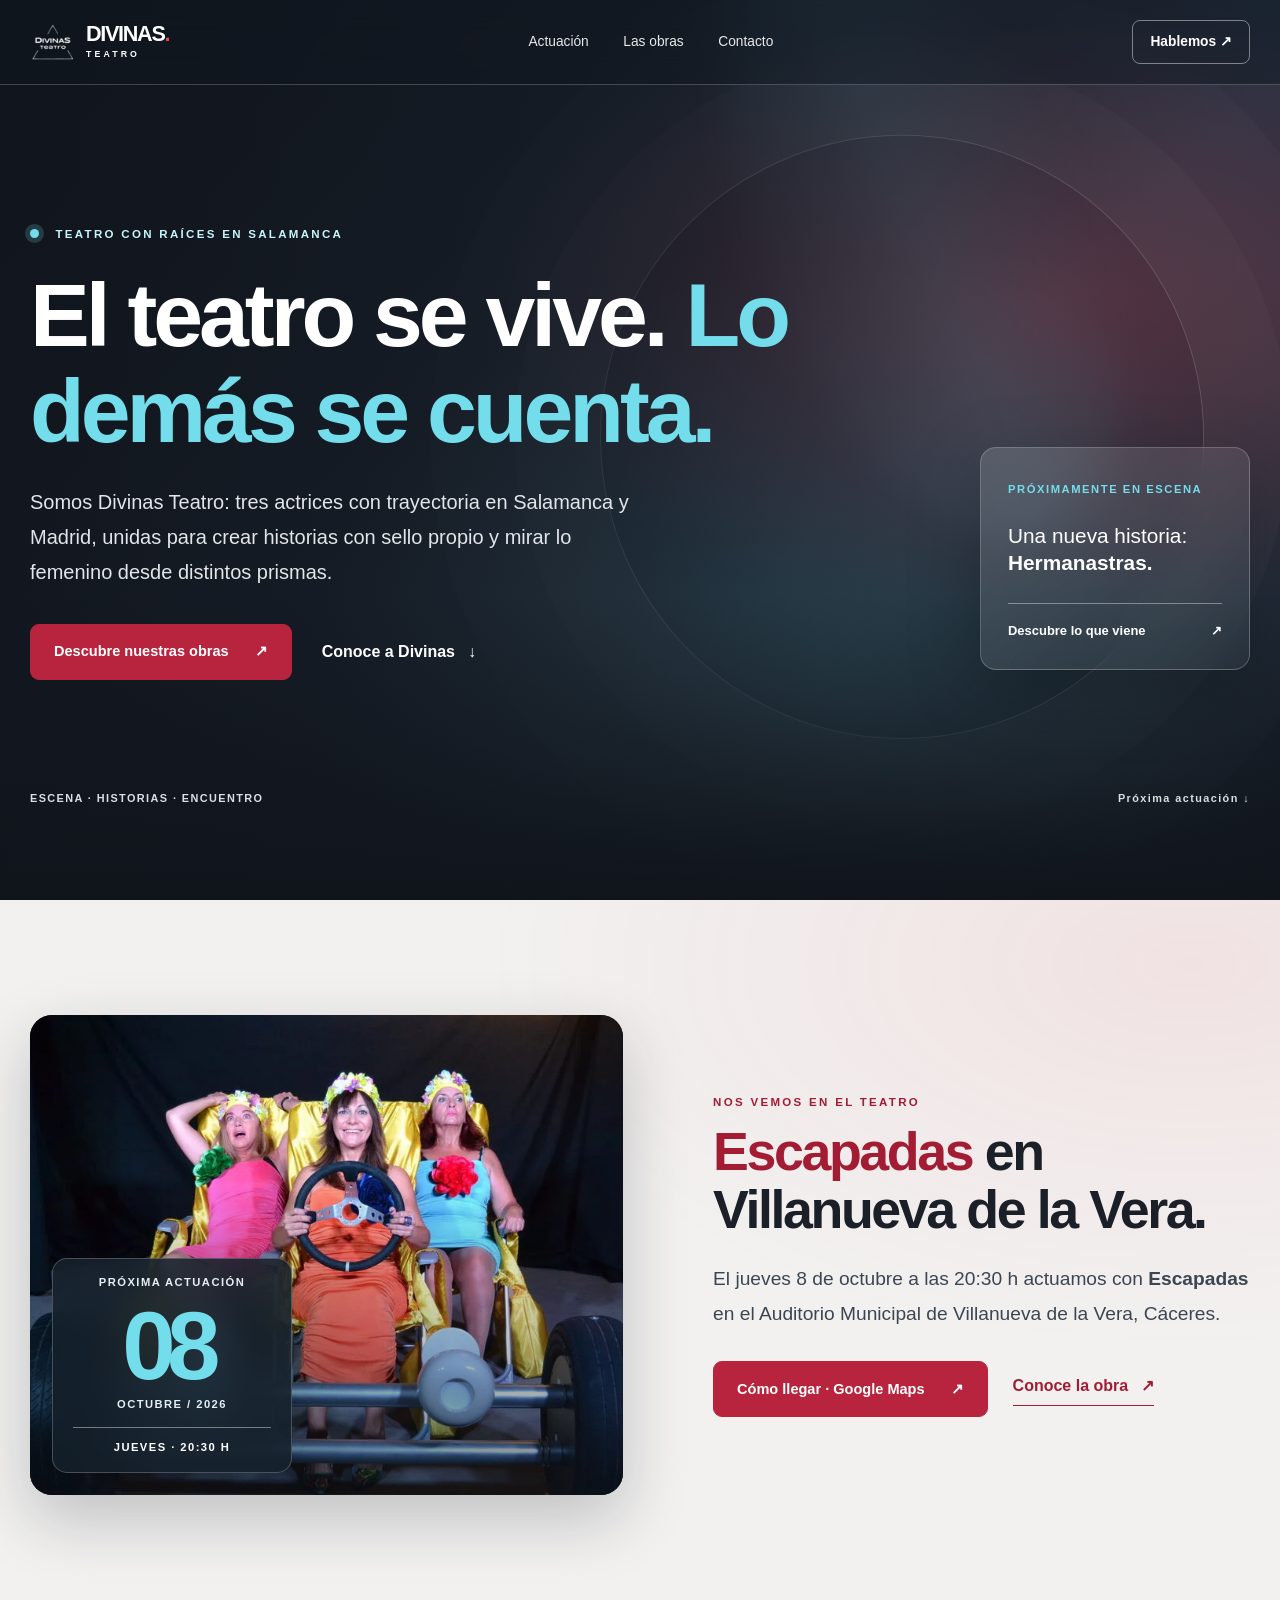
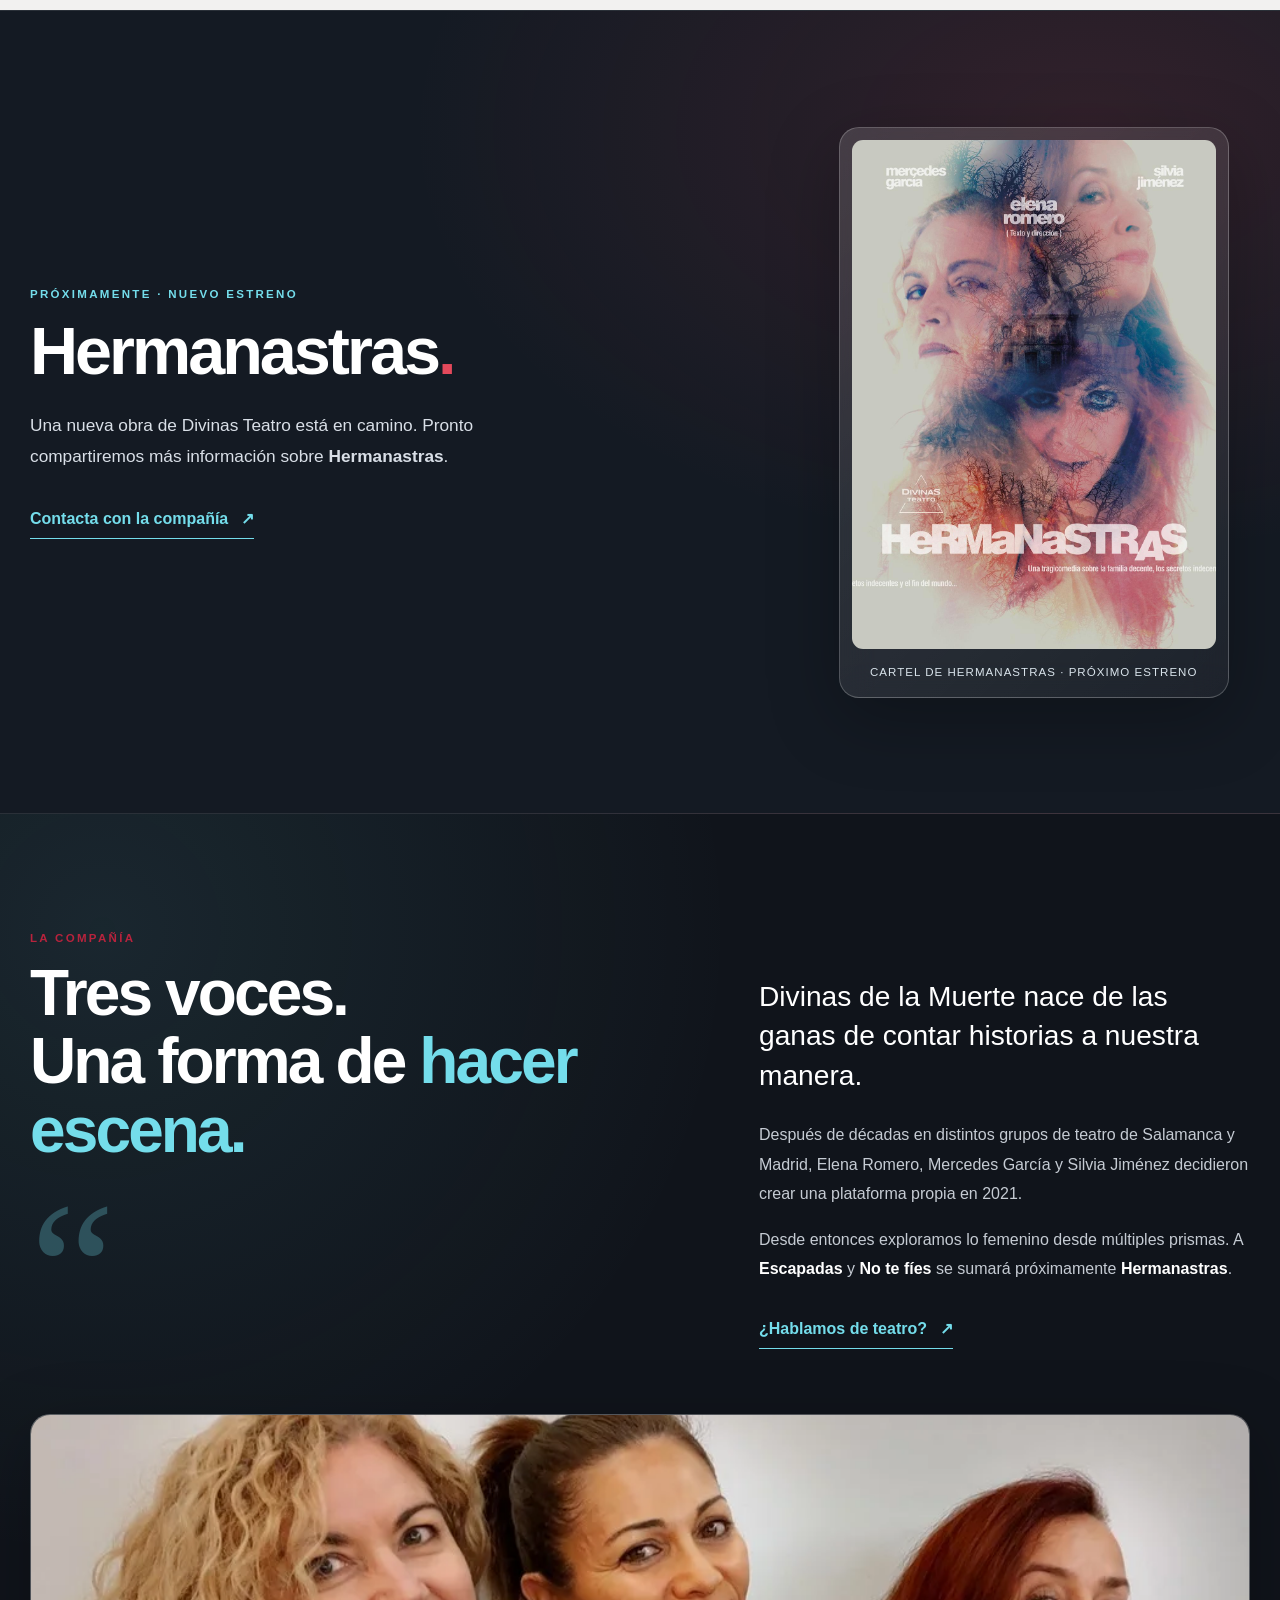
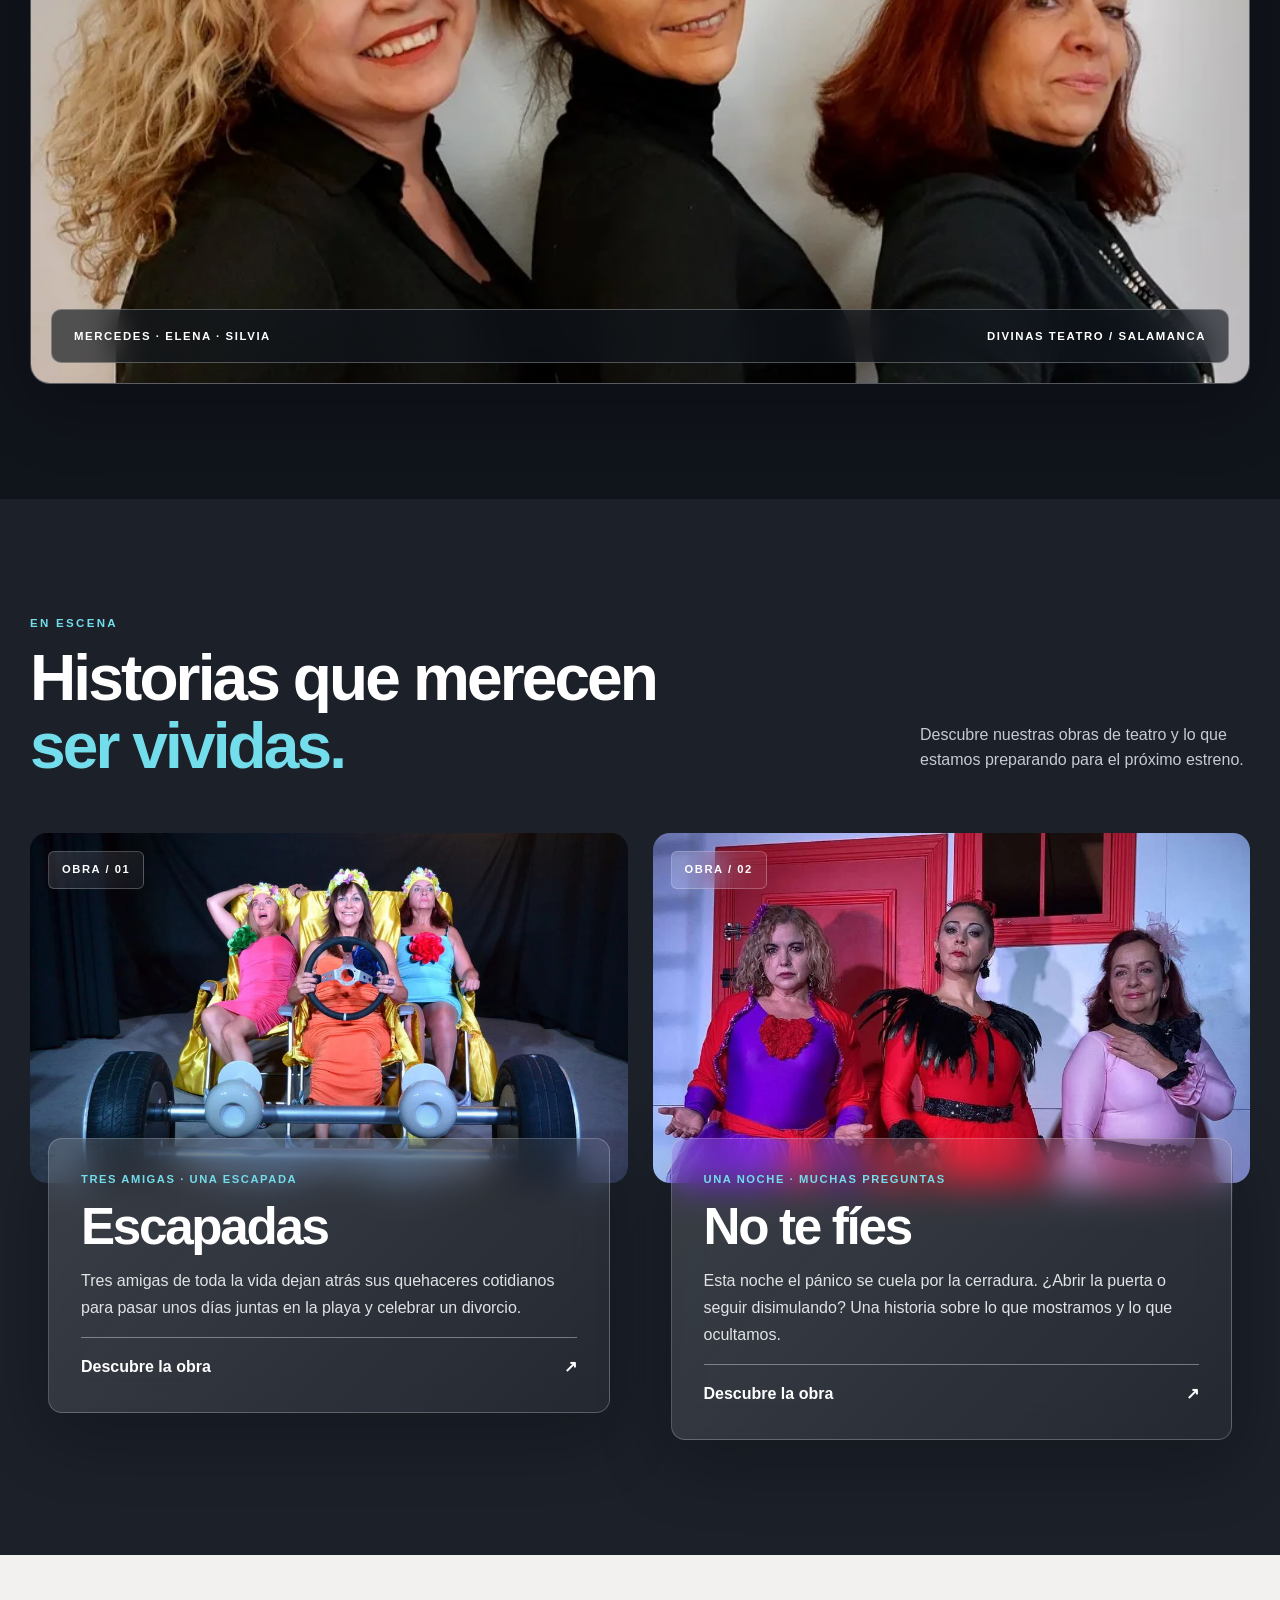
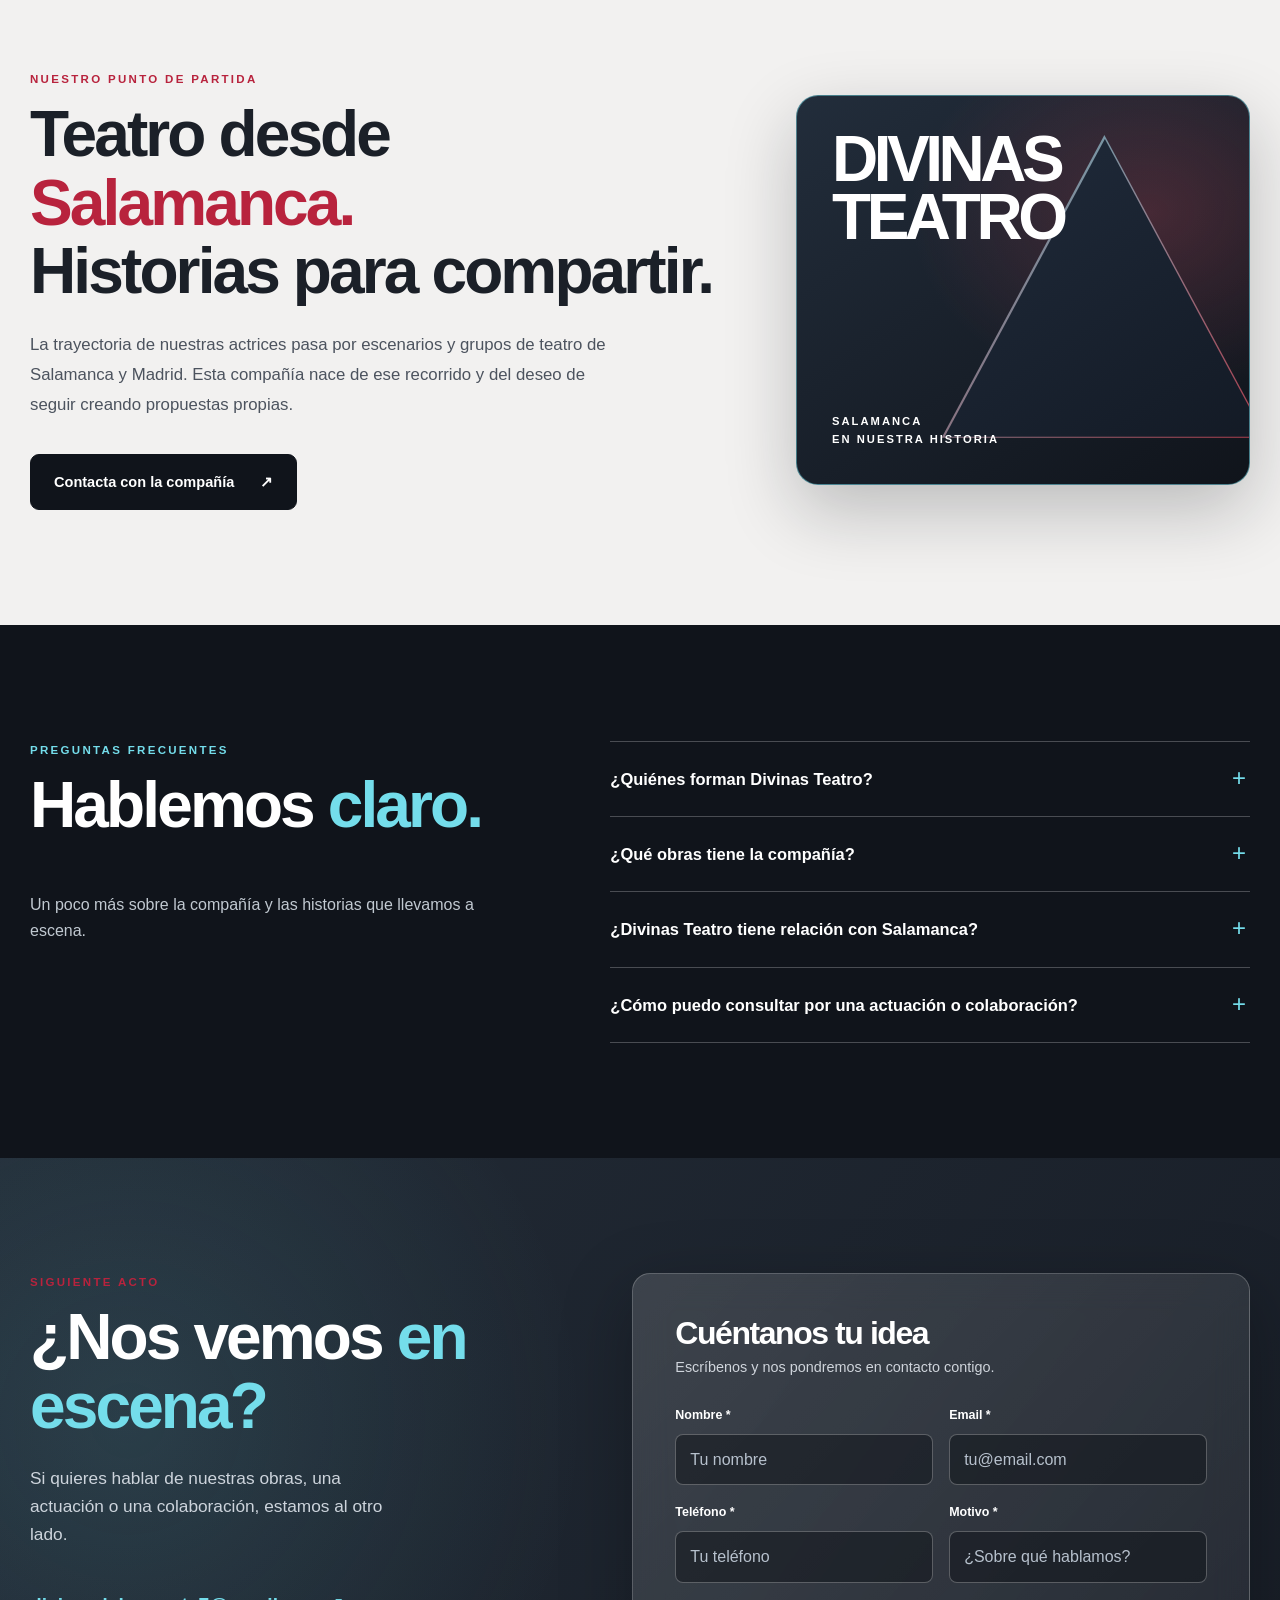
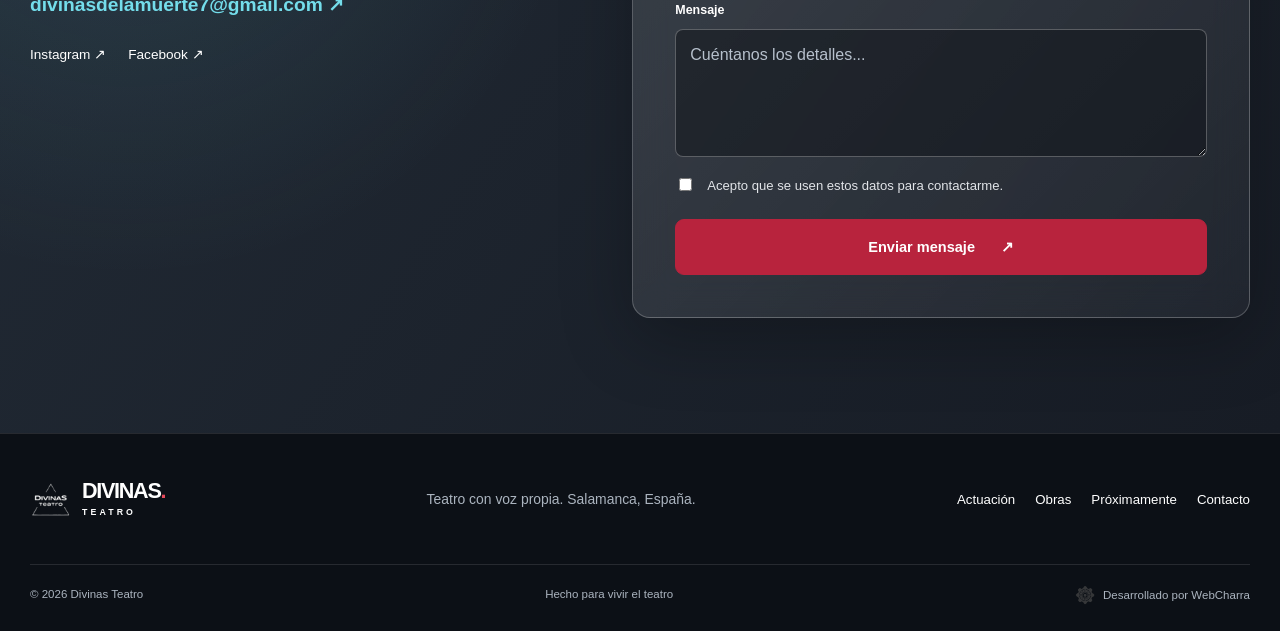
==== commit eecbf036: "Añadir desarrollado por webcharra" ====
--- a/index.html
+++ b/index.html
@@ -1,4 +1,4 @@
-<!doctype html>
+﻿<!doctype html>
 <html lang="es">
 <head>
   <meta charset="utf-8">
@@ -16,6 +16,17 @@
   <meta property="og:description" content="Conoce a Divinas Teatro, sus obras Escapadas y No te fíes y su próximo estreno: Hermanastras.">
   <meta property="og:url" content="https://www.divinasteatro.es/">
   <meta property="og:image" content="https://www.divinasteatro.es/assets/img/actrices-divinas.webp">
+  <meta name="twitter:card" content="summary_large_image">
+  <meta name="twitter:site" content="@divinasteatro">
+  <meta name="twitter:title" content="Divinas Teatro | Teatro con voz propia desde Salamanca">
+  <meta name="twitter:description" content="Compa??a de teatro con ra?ces en Salamanca. Escapadas, No te f?es y el pr?ximo estreno Hermanastras. Pr?xima actuaci?n: 8 octubre en Villanueva de la Vera.">
+  <meta name="twitter:image" content="https://www.divinasteatro.es/assets/img/actrices-divinas.webp">
+  <meta name="geo.region" content="ES-SA">
+  <meta name="geo.placename" content="Salamanca">
+  <meta name="geo.position" content="40.9701;-5.6635">
+  <meta name="ICBM" content="40.9701, -5.6635">
+  <link rel="alternate" hreflang="es" href="https://www.divinasteatro.es/">
+  <link rel="alternate" hreflang="x-default" href="https://www.divinasteatro.es/">
   <link rel="stylesheet" href="assets/css/home.css">
   <script type="application/ld+json">
   {
@@ -33,6 +44,7 @@
     "sameAs": ["https://www.instagram.com/divinasteatro/", "https://www.facebook.com/divinasteatro/"]
   }
   </script>
+  
   <script type="application/ld+json">
   {
     "@context": "https://schema.org",
@@ -49,7 +61,65 @@
     "performer": {"@id": "https://www.divinasteatro.es/#compania"},
     "workPerformed": {"@type": "CreativeWork", "name": "Escapadas", "url": "https://www.divinasteatro.es/escapadas/"}
   }
+  
   </script>
+
+  <script type="application/ld+json">
+  {
+    "@context": "https://schema.org",
+    "@graph": [
+      {
+        "@type": "CreativeWork",
+        "@id": "https://www.divinasteatro.es/escapadas/#obra",
+        "name": "Escapadas",
+        "description": "Tres amigas de toda la vida deciden escaparse de sus quehaceres cotidianos para disfrutar unos d?as juntas en la playa y celebrar un divorcio. Entre recuerdos, confidencias y momentos inesperados, esta escapada se convierte en una oportunidad para reencontrarse consigo mismas y con la amistad.",
+        "genre": "Comedia",
+        "inLanguage": "es",
+        "duration": "PT60M",
+        "author": {"@id": "https://www.divinasteatro.es/#compania"},
+        "actor": [
+          {"@type": "Person", "name": "Elena Romero", "characterName": "Lola"},
+          {"@type": "Person", "name": "Mercedes Garc?a", "characterName": "Cuca"},
+          {"@type": "Person", "name": "Silvia Jim?nez", "characterName": "Lisa"}
+        ],
+        "url": "https://www.divinasteatro.es/escapadas/",
+        "image": "https://www.divinasteatro.es/assets/img/banner-escapadas.webp",
+        "trailer": {"@type": "VideoObject", "name": "Tr?iler Escapadas", "embedUrl": "https://www.youtube.com/embed/YafT1WtVSAU", "description": "Tr?iler oficial de la obra Escapadas"}
+      },
+      {
+        "@type": "CreativeWork",
+        "@id": "https://www.divinasteatro.es/notefies/#obra",
+        "name": "No te f?es",
+        "description": "Tres amigas se re?nen para celebrar la ?ltima noche del a?o. El p?nico se cuela por la cerradura. Abrir o no abrir la puerta. Mostrarse tal cual uno es, con sus limitaciones y miserias, o seguir disimulando.",
+        "genre": "Comedia",
+        "inLanguage": "es",
+        "duration": "PT70M",
+        "author": {"@id": "https://www.divinasteatro.es/#compania"},
+        "actor": [
+          {"@type": "Person", "name": "Elena Romero", "characterName": "Frida"},
+          {"@type": "Person", "name": "Mercedes Garc?a", "characterName": "Greta"},
+          {"@type": "Person", "name": "Silvia Jim?nez", "characterName": "Mona"}
+        ],
+        "url": "https://www.divinasteatro.es/notefies/",
+        "image": "https://www.divinasteatro.es/assets/img/banner-notefies.webp",
+        "trailer": {"@type": "VideoObject", "name": "Tr?iler No te f?es", "embedUrl": "https://www.youtube.com/embed/_kGfAta_Csg", "description": "Tr?iler oficial de la obra No te f?es"}
+      }
+    ]
+  }
+  </script>
+  <script type="application/ld+json">
+  {
+    "@context": "https://schema.org",
+    "@type": "WebSite",
+    "url": "https://www.divinasteatro.es/",
+    "name": "Divinas Teatro",
+    "potentialAction": {
+      "@type": "SearchAction",
+      "target": {"@type": "EntryPoint", "urlTemplate": "https://www.divinasteatro.es/?q={search_term_string}"},
+      "query-input": "required name=search_term_string"
+    }
+  }
+  </script></script>
 </head>
 <body>
   <a class="skip-link" href="#contenido">Saltar al contenido</a>
@@ -109,6 +179,7 @@
       <form class="contact-form glass" action="https://formsubmit.co/divinasdelamuerte7@gmail.com" method="POST"><h3>Cuéntanos tu idea</h3><p>Escríbenos y nos pondremos en contacto contigo.</p><input type="hidden" name="_cc" value="saulmaji@gmail.com"><input type="hidden" name="_subject" value="Nuevo contacto desde Divinas Teatro"><input type="hidden" name="_template" value="table"><input type="hidden" name="_captcha" value="false"><input type="hidden" name="_next" value="https://www.divinasteatro.es/#contacto"><div class="honeypot" aria-hidden="true"><label for="web">Web</label><input id="web" name="_honey" type="text" tabindex="-1" autocomplete="off"></div><div class="field-row"><div><label for="nombre">Nombre *</label><input id="nombre" name="Nombre" type="text" autocomplete="name" required placeholder="Tu nombre"></div><div><label for="email">Email *</label><input id="email" name="Email" type="email" autocomplete="email" required placeholder="tu@email.com"></div></div><div class="field-row"><div><label for="telefono">Teléfono *</label><input id="telefono" name="Teléfono" type="tel" autocomplete="tel" required placeholder="Tu teléfono"></div><div><label for="motivo">Motivo *</label><input id="motivo" name="Motivo" type="text" required placeholder="¿Sobre qué hablamos?"></div></div><label for="mensaje">Mensaje</label><textarea id="mensaje" name="Mensaje" rows="4" placeholder="Cuéntanos los detalles..."></textarea><label class="consent"><input type="checkbox" name="privacyPolicy" value="true" required><span>Acepto que se usen estos datos para contactarme.</span></label><button class="button primary" type="submit">Enviar mensaje <span aria-hidden="true">↗</span></button></form>
     </div></section>
   </main>
-  <footer><div class="container footer-inner"><a class="brand" href="#inicio" aria-label="Divinas Teatro, volver al inicio"><img src="assets/img/icons/icono.webp" alt="" width="42" height="42"><span>DIVINAS<span class="brand-dot">.</span><small>TEATRO</small></span></a><p>Teatro con voz propia. Salamanca, España.</p><div><a href="#actuacion">Actuación</a><a href="#obras">Obras</a><a href="#proximamente">Próximamente</a><a href="#contacto">Contacto</a></div></div><div class="container footer-bottom"><span>© 2026 Divinas Teatro</span><span>Hecho para vivir el teatro</span></div></footer>
+  <footer><div class="container footer-inner"><a class="brand" href="#inicio" aria-label="Divinas Teatro, volver al inicio"><img src="assets/img/icons/icono.webp" alt="" width="42" height="42"><span>DIVINAS<span class="brand-dot">.</span><small>TEATRO</small></span></a><p>Teatro con voz propia. Salamanca, España.</p><div><a href="#actuacion">Actuación</a><a href="#obras">Obras</a><a href="#proximamente">Próximamente</a><a href="#contacto">Contacto</a></div></div><div class="container footer-bottom"><span>© 2026 Divinas Teatro</span><span>Hecho para vivir el teatro</span><a class="webcharra-credit" href="https://www.webcharra.es" target="_blank" rel="noopener noreferrer" aria-label="WebCharra - Desarrollo web en Salamanca"><img src="assets/img/icons/icon-red-web-charra.png" alt="WebCharra" width="20" height="20" loading="lazy">Desarrollado por WebCharra</a></div></footer>
 </body>
 </html>
+
--- a/assets/css/home.css
+++ b/assets/css/home.css
@@ -50,4 +50,66 @@
 @media(max-width:760px){.coming-grid,.performance-grid{grid-template-columns:1fr}.coming-poster{width:min(100%,370px)}.performance-visual,.performance-visual>img{min-height:360px;height:360px}.performance-date{width:190px;min-height:170px;bottom:14px;left:14px}.performance-date strong{font-size:4.5rem}}
 @media(max-width:480px){.performance-actions{align-items:flex-start;flex-direction:column}.performance-actions .button{width:100%}}
 
+
+
+/* ===== P?GINAS DE OBRA ===== */
+.play-hero{background:radial-gradient(ellipse at 8% 9%,#74ddeb18,transparent 38%),var(--night)}
+.play-hero-grid{display:grid;grid-template-columns:1.1fr .9fr;gap:clamp(40px,8vw,120px);align-items:center}
+.play-hero-copy{max-width:680px}
+.play-lead{font-size:clamp(1.05rem,1.6vw,1.25rem);color:#e2e5e9;line-height:1.8;margin:20px 0}
+.play-meta{list-style:none;padding:0;margin:28px 0 32px;display:flex;flex-wrap:wrap;gap:24px;font-size:.95rem;color:#d0d5dc}
+.play-meta strong{color:var(--white)}
+.play-actions{display:flex;align-items:center;gap:20px;flex-wrap:wrap}
+.play-hero-image{position:relative;border-radius:22px;overflow:hidden;box-shadow:0 30px 80px #0005}
+.play-hero-image img{width:100%;height:auto;display:block}
+
+.cast{background:#1b2029}
+.cast-grid{display:grid;grid-template-columns:repeat(3,1fr);gap:24px}
+.cast-card{display:flex;flex-direction:column;border-radius:18px;overflow:hidden;min-height:520px}
+.cast-image{position:relative;flex:1;min-height:320px;overflow:hidden}
+.cast-image img{width:100%;height:100%;object-fit:cover;transition:transform .5s}
+.cast-card:hover .cast-image img{transform:scale(1.04)}
+.cast-info{padding:24px;display:flex;flex-direction:column;gap:8px}
+.cast-role{font-size:.7rem;font-weight:800;letter-spacing:.14em;color:var(--cyan);text-transform:uppercase}
+.cast-info h3{font-size:1.6rem;margin:0}
+.cast-note{font-size:.8rem;color:var(--muted)}
+
+.trailer{background:radial-gradient(ellipse at 90% 10%,#e4495b1a,transparent 40%),var(--night)}
+.trailer-grid{display:grid;grid-template-columns:1fr 1.3fr;gap:clamp(40px,6vw,90px);align-items:center}
+.trailer-copy h2{max-width:520px}
+.trailer-copy p{color:#d9dfe7;margin:16px 0 0}
+.trailer-player{position:relative;min-height:380px;border-radius:18px;overflow:hidden}
+
+.gallery{background:#1b2029}
+.gallery-grid{display:grid;grid-template-columns:repeat(auto-fill,minmax(280px,1fr));gap:20px}
+.gallery-item{margin:0;border-radius:14px;overflow:hidden;background:var(--night);aspect-ratio:3/2}
+.gallery-item img{width:100%;height:100%;object-fit:cover;transition:transform .5s}
+.gallery-item:hover img{transform:scale(1.03)}
+
+/* Responsive para p?ginas de obra */
+@media(max-width:1000px){
+  .play-hero-grid{gap:40px}
+  .cast-grid{gap:20px}
+  .trailer-grid{gap:40px}
+}
+@media(max-width:760px){
+  .play-hero-grid,.trailer-grid{grid-template-columns:1fr;gap:36px}
+  .play-hero-image{order:-1;max-width:520px;margin-inline:auto}
+  .cast-grid{grid-template-columns:1fr}
+  .cast-card{min-height:auto}
+  .cast-image{min-height:280px}
+  .trailer-player{min-height:260px}
+  .gallery-grid{grid-template-columns:repeat(2,1fr);gap:14px}
+}
+@media(max-width:480px){
+  .gallery-grid{grid-template-columns:1fr}
+  .play-meta{gap:16px;font-size:.85rem}
+}
+
+
+.webcharra-credit{display:inline-flex;align-items:center;gap:8px;font-size:.72rem;color:#abb4bf;text-decoration:none;transition:color .2s}
+.webcharra-credit:hover{color:var(--cyan)}
+.webcharra-credit img{filter:grayscale(1) opacity(.7);transition:filter .2s}
+.webcharra-credit:hover img{filter:none}
+
 @media(max-width:480px){.nav a:nth-child(2){display:none}}
